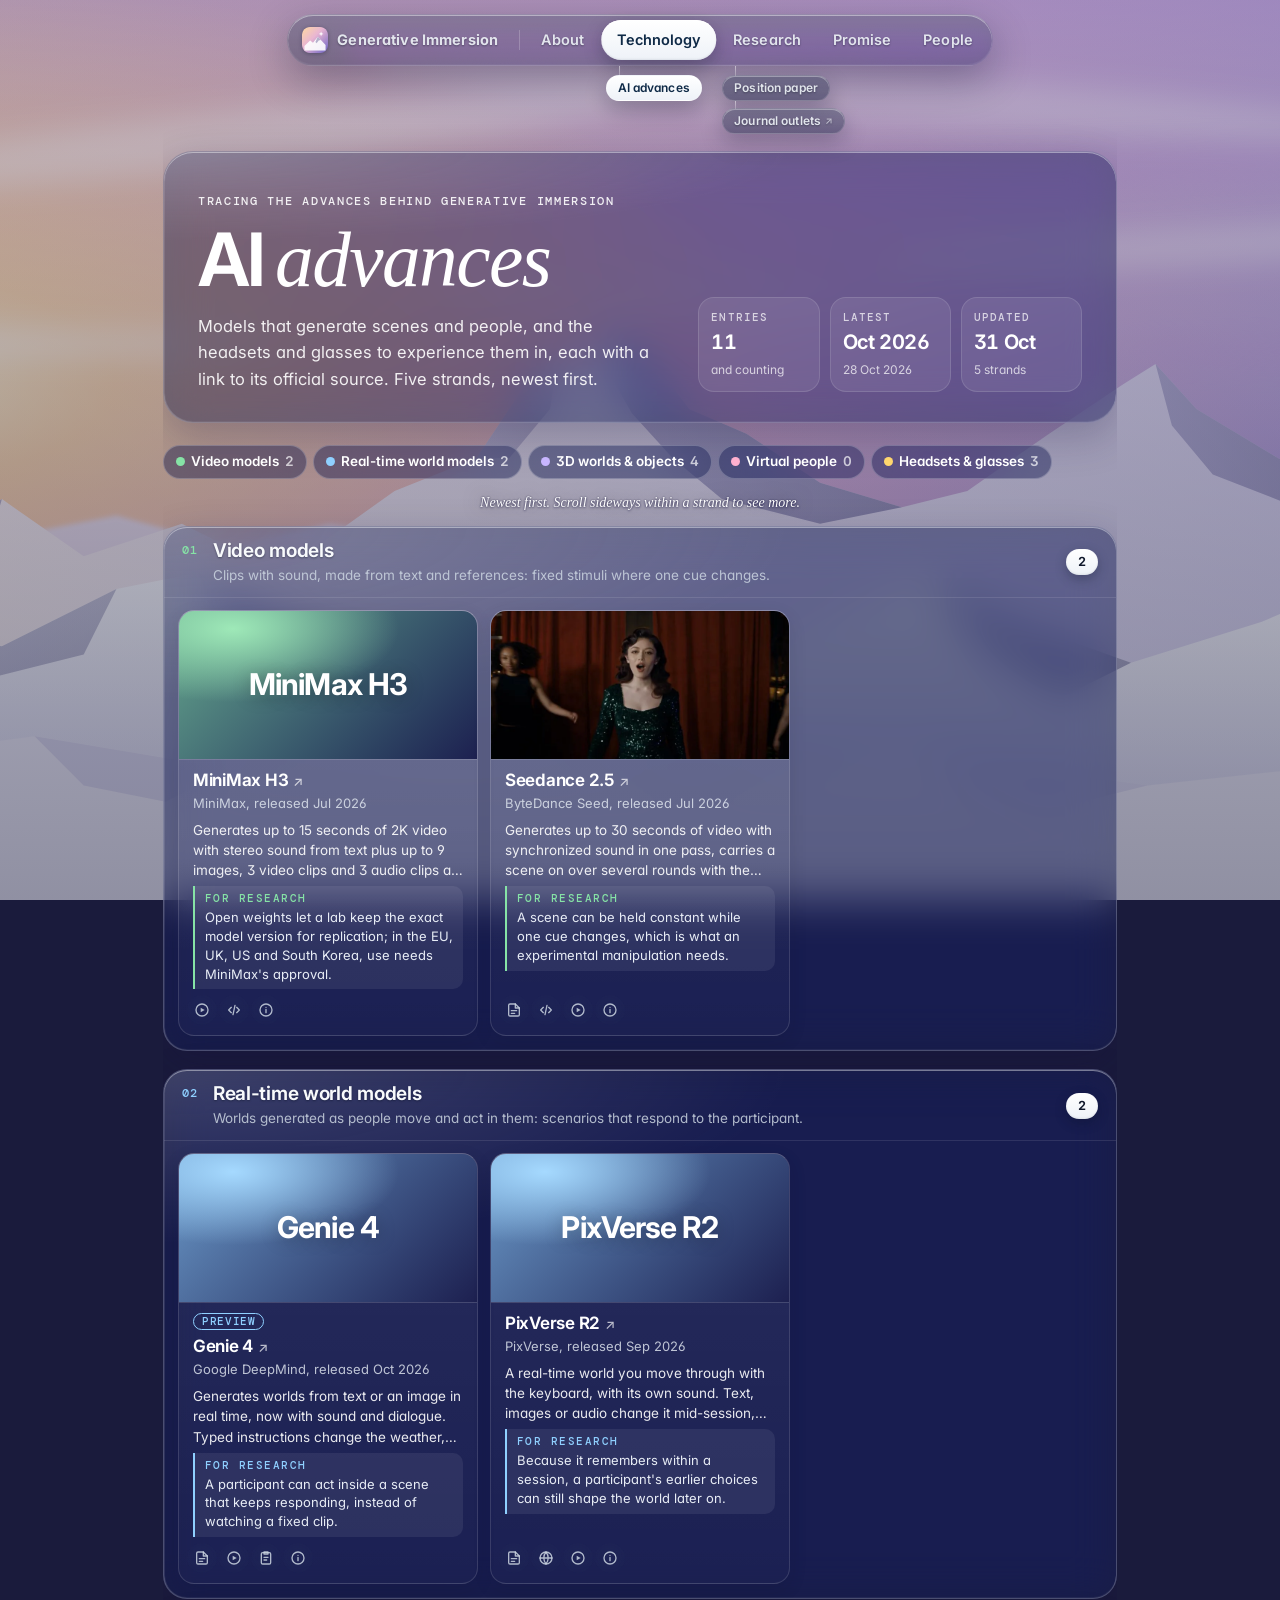
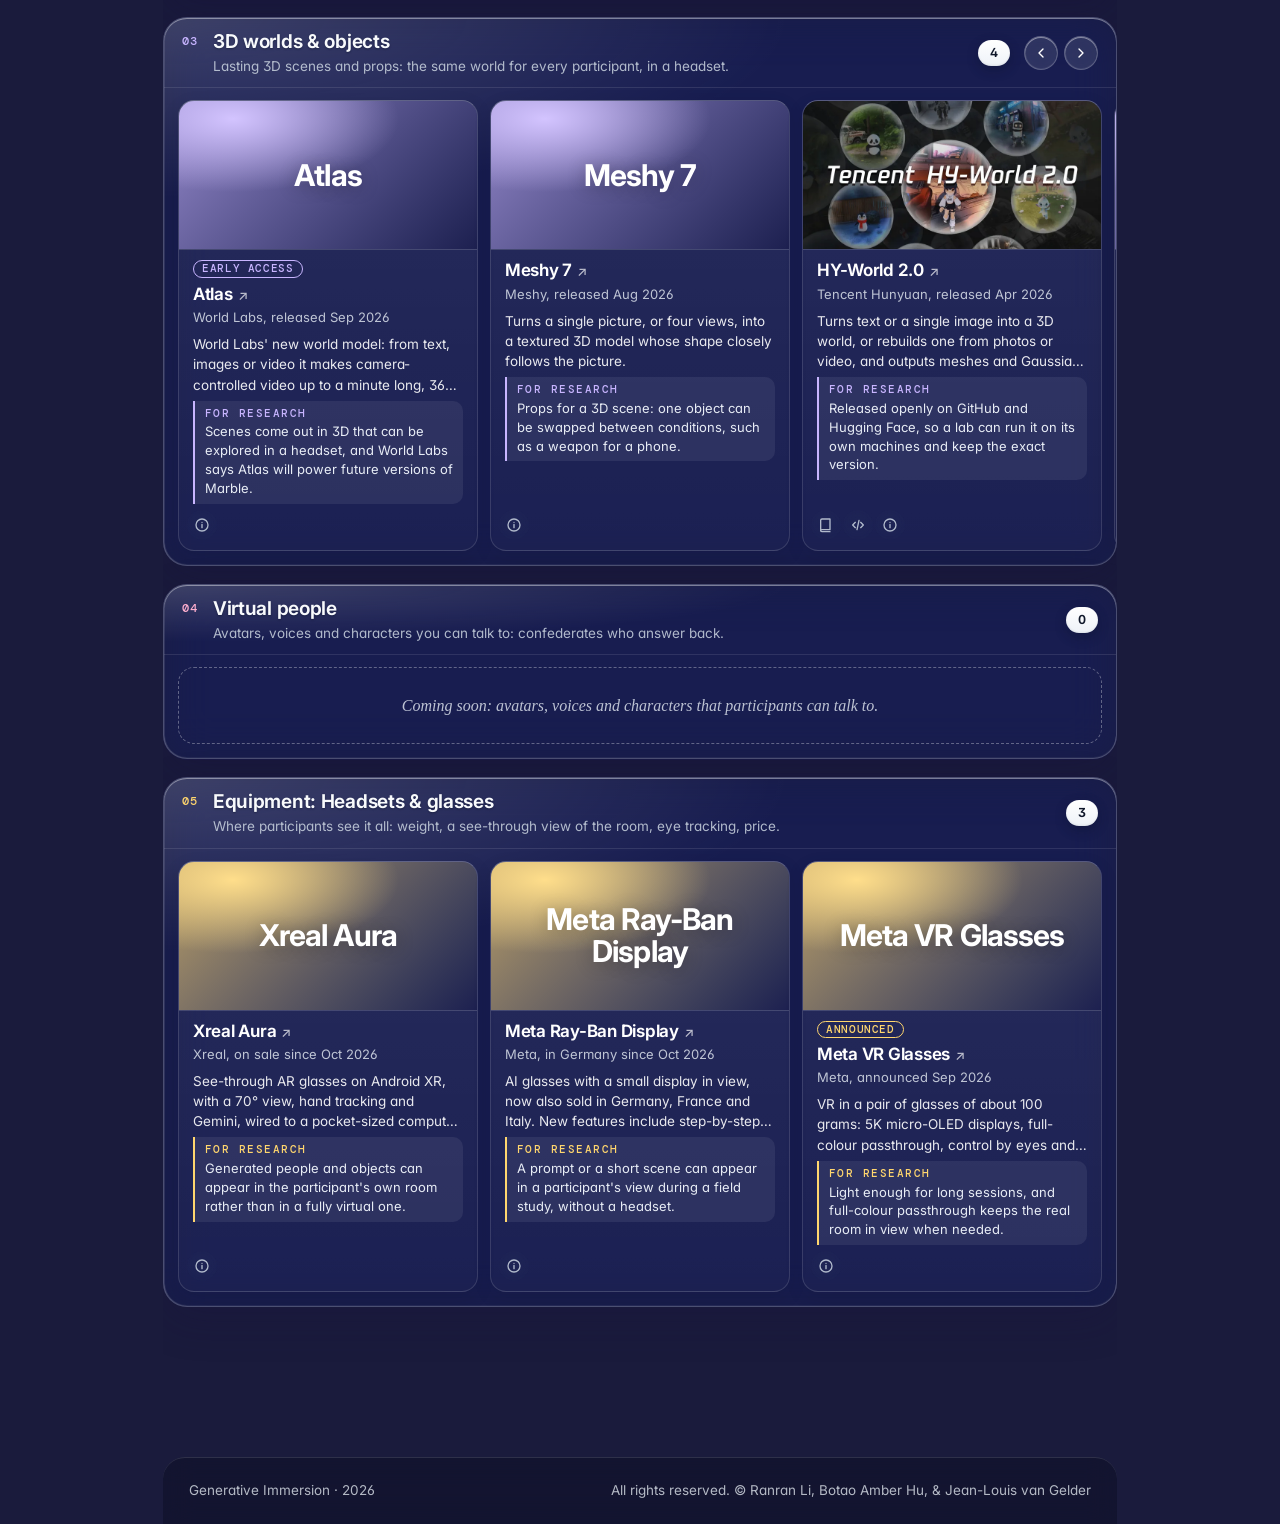
==== AI-advances/index.html @ cab7f9f0 "Hero line: 'genius' hangs above the end of Ranran's name Co-Authored-By: Claude Opus 5.5 <noreply@an" ====
<!doctype html>
<html lang="en">
<head>
  <meta charset="utf-8">
  <meta name="viewport" content="width=device-width, initial-scale=1, viewport-fit=cover">
  <title>AI advances · Generative Immersion</title>
  <meta name="description" content="Five strands of advances behind generative immersion: video models, real-time world models, 3D worlds and objects, virtual people, and headsets and glasses, with links to the official sources.">
  <link rel="canonical" href="https://generative-immersion.com/AI-advances/">
  <meta name="theme-color" content="#2a2a62">
  <meta property="og:type" content="website">
  <meta property="og:site_name" content="Generative Immersion">
  <meta property="og:title" content="AI advances · Generative Immersion">
  <meta property="og:description" content="Video models, real-time world models, 3D worlds and objects, virtual people, and headsets and glasses: the advances behind generative immersion.">
  <meta property="og:url" content="https://generative-immersion.com/AI-advances/">
  <meta property="og:image" content="https://generative-immersion.com/assets/og.jpg">
  <meta name="twitter:card" content="summary_large_image">
  <link rel="icon" href="../assets/favicon.svg" type="image/svg+xml">
  <link rel="icon" href="../assets/favicon-32.png" sizes="32x32" type="image/png">
  <link rel="apple-touch-icon" href="../assets/apple-touch-icon.png">
  <link rel="preconnect" href="https://fonts.googleapis.com">
  <link rel="preconnect" href="https://fonts.gstatic.com" crossorigin>
  <link href="https://fonts.googleapis.com/css2?family=DM+Mono:wght@400;500&family=Inter:wght@400;500;600;650;700&display=swap" rel="stylesheet">
  <link rel="stylesheet" href="../assets/site.css?v=21">
</head>
<body class="adv-page">
  <a class="skip" href="#main">Skip to content</a>

  <svg width="0" height="0" style="position:absolute" aria-hidden="true" focusable="false">
    <filter id="lg-refraction" x="0" y="0" width="100%" height="100%" color-interpolation-filters="sRGB">
      <feTurbulence type="fractalNoise" baseFrequency="0.008 0.03" numOctaves="2" seed="7" result="noise"/>
      <feGaussianBlur in="noise" stdDeviation="2" result="soft"/>
      <feDisplacementMap in="SourceGraphic" in2="soft" scale="26" xChannelSelector="R" yChannelSelector="G"/>
    </filter>
  </svg>

  <div class="sky" aria-hidden="true">
    <div class="sky-day"></div>
    <div class="sky-veil"></div>
  </div>

  <div class="nav-wrap">
    <nav class="nav" aria-label="Main">
      <div class="nav-track">
        <span class="nav-thumb" aria-hidden="true"></span>
        <a class="nav-item nav-brand" href="../"><img src="../assets/favicon.svg" alt="" width="26" height="26"><span>Generative Immersion</span></a>
        <span class="nav-sep" aria-hidden="true"></span>
        <a class="nav-item" href="../#about">About</a>
        <div class="nav-group">
          <a class="nav-item" href="../#technology">Technology</a>
          <div class="nav-sub">
            <a class="nav-subitem" href="./" aria-current="page">AI advances</a>
          </div>
        </div>
        <div class="nav-group">
          <a class="nav-item" href="../#research">Research</a>
          <div class="nav-sub">
            <a class="nav-subitem" href="../position-paper/">Position paper</a>
            <a class="nav-subitem" href="https://ranranli.net/generative-immersion-journals/">Journal outlets<span class="nav-ext" aria-hidden="true">&#8599;</span></a>
          </div>
        </div>
        <a class="nav-item" href="../#promise">Promise</a>
        <a class="nav-item" href="../#people">People</a>
      </div>
    </nav>
  </div>

  <main id="main" class="wrap">
    <section class="adv-hero glass" aria-labelledby="adv-title">
      <div>
        <p class="label">Tracing the advances behind generative immersion</p>
        <h1 id="adv-title">AI <em>advances</em></h1>
        <p class="adv-sub">Models that generate scenes and people, and the headsets and glasses to experience them in, each with a link to its official source. Five strands, newest first.</p>
      </div>
      <div class="adv-stats" id="advStats" aria-live="polite"></div>
    </section>

    <nav class="adv-jump" id="advJump" aria-label="Strands"></nav>
    <p class="adv-hint">Newest first. Scroll sideways within a strand to see more.</p>

    <div class="adv-strands" id="advStrands" aria-live="polite">
      <p class="adv-empty">Loading the strands&hellip;</p>
    </div>
    <noscript><p class="adv-empty">This page needs JavaScript. The entries are also in <a href="items.json">items.json</a>.</p></noscript>
  </main>

  <footer class="foot">
    <span>Generative Immersion &middot; <span data-year>2026</span></span>
    <span>All rights reserved. <span class="nobr">&copy; Ranran Li,</span> <span class="nobr">Botao Amber Hu,</span> <span class="nobr">&amp; Jean-Louis van Gelder</span></span>
  </footer>

  <script src="../assets/site.js?v=6" defer></script>
  <script src="../assets/advances.js?v=7" defer></script>
</body>
</html>
---- assets/site.css ----
/* ==========================================================================
   Generative Immersion
   Liquid glass in the style of Ranran's launch pad (ranranli.net/launch):
   blue-tinted glass over the pastel peaks at dusk. Further down the page the
   sky turns to the night of ranranli.net, where the contact cards use the
   homepage's clearer glass.
   ========================================================================== */

:root {
  --ink: #ffffff;
  --ink-2: rgba(255, 255, 255, .9);
  --muted: rgba(255, 255, 255, .72);
  --faint: rgba(255, 255, 255, .5);
  --line: rgba(255, 255, 255, .22);
  --line-2: rgba(255, 255, 255, .12);

  /* the launch pad's glass, one step deeper so body text keeps its contrast */
  --glass: rgba(26, 34, 82, .46);
  --glass-deep: rgba(22, 26, 66, .52);
  --glass-2: rgba(255, 255, 255, .1);
  --glass-3: rgba(255, 255, 255, .17);
  --blur: blur(22px) saturate(165%);
  --edge: inset 0 1px 0 rgba(255, 255, 255, .42), inset 0 -1px 0 rgba(255, 255, 255, .06), inset 1px 0 0 rgba(255, 255, 255, .1);
  --shadow: 0 14px 40px rgba(24, 16, 64, .24);

  --accent: #d6eeff;
  --accent-strong: #8fd0ff;
  --accent-ink: #0f2a47;

  /* research-strand colours from ranranli.net */
  --s1: #68d391;
  --s2: #93c5fd;
  --s3: #c4b5fd;

  --sans: 'Inter', -apple-system, 'SF Pro Text', system-ui, 'Segoe UI', sans-serif;
  --mono: 'DM Mono', ui-monospace, 'SF Mono', Menlo, Consolas, monospace;
  --serif: Georgia, 'Times New Roman', serif;

  --wrap: 76rem;
  --gutter: max(18px, calc((100vw - var(--wrap)) / 2));
  --ease: cubic-bezier(.22, 1, .36, 1);
  --night: 0;
  color-scheme: dark;
}

* { box-sizing: border-box; }
html { scroll-behavior: smooth; background: #1a1b3c; }
body {
  margin: 0;
  color: var(--ink);
  font: 400 16.5px/1.6 var(--sans);
  font-feature-settings: 'cv11', 'ss01';
  -webkit-font-smoothing: antialiased;
  text-rendering: optimizeLegibility;
  min-height: 100vh;
  overflow-x: hidden;
}
img, video, iframe { display: block; max-width: 100%; }
a { color: var(--accent); text-underline-offset: 3px; text-decoration-thickness: 1px; }
a:hover { color: #fff; }
button { font: inherit; color: inherit; }
::selection { background: rgba(143, 208, 255, .5); }
:focus-visible { outline: 2px solid #fff; outline-offset: 3px; border-radius: 6px; }
.sr { position: absolute; width: 1px; height: 1px; overflow: hidden; clip: rect(0 0 0 0); white-space: nowrap; }

.skip {
  position: absolute; left: 12px; top: -60px; z-index: 100;
  padding: 10px 16px; border-radius: 999px; background: #fff; color: var(--accent-ink);
  font-weight: 650; text-decoration: none; transition: top .2s;
}
.skip:focus { top: 12px; }

/* --------------------------------------------------------------------------
   Sky: dusk peaks (the launch pad's illustration), turning to night on scroll
   -------------------------------------------------------------------------- */
.sky { position: fixed; inset: 0; z-index: -1; overflow: hidden; pointer-events: none; }
.sky div, .sky canvas { position: absolute; inset: 0; width: 100%; height: 100%; }
.sky-day, .sky-peaks-night {
  background-size: cover; background-position: center bottom; background-repeat: no-repeat;
}
.sky-day { background-color: #e7b9cc; background-image: url("peaks.svg"); }
.sky-night { opacity: var(--night); }
.sky-night-air {
  background:
    radial-gradient(100% 70% at 50% -15%, rgba(70, 92, 170, .35) 0%, transparent 60%),
    radial-gradient(90% 50% at 50% 115%, rgba(150, 90, 160, .3) 0%, transparent 65%),
    linear-gradient(180deg, #0b1027 0%, #121a38 45%, #1a1b3c 80%, #241d3f 100%);
}
.sky-night-air i {
  position: absolute; border-radius: 50%; filter: blur(90px); opacity: .18;
  animation: drift 46s ease-in-out infinite alternate;
}
.sky-night-air i:nth-child(1) { width: 46vw; height: 46vw; left: -10vw; top: -10vw; background: #2dd4bf; opacity: .12; }
.sky-night-air i:nth-child(2) { width: 40vw; height: 40vw; right: -12vw; top: 14vh; background: #6366f1; opacity: .24; animation-duration: 52s; }
.sky-night-air i:nth-child(3) { width: 34vw; height: 34vw; left: 26vw; top: 40vh; background: #c084fc; opacity: .14; animation-duration: 60s; }
@keyframes drift { to { transform: translate(8vw, 10vh) scale(1.12); } }
.sky-peaks-night { background-image: url("peaks-night.svg"); }
.sky-veil {
  /* the launch pad's veil: a little depth so white type holds on the pastel sky */
  background: linear-gradient(180deg, rgba(30, 20, 70, .22), rgba(14, 18, 50, .36) 70%, rgba(14, 18, 50, .44));
  opacity: calc(1 - var(--night) * .6);
}

/* --------------------------------------------------------------------------
   Glass
   -------------------------------------------------------------------------- */
.glass {
  position: relative;
  background: var(--glass);
  -webkit-backdrop-filter: var(--blur); backdrop-filter: var(--blur);
  border: 1px solid var(--line);
  box-shadow: var(--edge), var(--shadow);
}
.glass::before {
  /* light catching the upper-left rim */
  content: ''; position: absolute; inset: 0; border-radius: inherit; pointer-events: none;
  background: radial-gradient(120% 60% at 0% 0%, rgba(255, 255, 255, .16), transparent 55%);
}
.glass > * { position: relative; }

/* the clearer glass of the ranranli.net contact card */
.glass-clear {
  position: relative;
  background: linear-gradient(180deg, rgba(255, 255, 255, .075), rgba(255, 255, 255, .02));
  -webkit-backdrop-filter: blur(12px) saturate(145%); backdrop-filter: blur(12px) saturate(145%);
  border: 1px solid rgba(255, 255, 255, .08);
  border-top-color: rgba(255, 255, 255, .16);
  box-shadow: inset 0 1px 0 rgba(255, 255, 255, .18), 0 14px 36px rgba(5, 10, 25, .2);
}
.glass-clear::before {
  content: ''; position: absolute; inset: 0; border-radius: inherit; pointer-events: none; opacity: .45;
  background:
    radial-gradient(120% 70% at 12% -20%, rgba(255, 255, 255, .22), transparent 55%),
    radial-gradient(80% 60% at 100% 120%, rgba(147, 197, 253, .12), transparent 60%);
  mix-blend-mode: screen;
}
.glass-clear > * { position: relative; }

/* --------------------------------------------------------------------------
   Navigation: floating capsule with a white thumb (as on ranranli.net)
   -------------------------------------------------------------------------- */
.nav-wrap {
  position: sticky; top: 14px; z-index: 50;
  display: flex; justify-content: center; padding: 0 12px; pointer-events: none;
}
.nav {
  pointer-events: auto; max-width: 100%;
  border-radius: 999px; padding: 5px;
  background: linear-gradient(180deg, rgba(255, 255, 255, .16), rgba(255, 255, 255, .05)), rgba(24, 28, 66, .42);
  -webkit-backdrop-filter: blur(20px) saturate(175%); backdrop-filter: blur(20px) saturate(175%);
  border: 1px solid rgba(255, 255, 255, .1); border-top-color: rgba(255, 255, 255, .24);
  box-shadow: inset 0 1px 0 rgba(255, 255, 255, .42), inset 0 -1px 1px rgba(255, 255, 255, .06), 0 14px 40px rgba(10, 12, 40, .3);
}
html.lg-refract .nav {
  -webkit-backdrop-filter: blur(3px) url(#lg-refraction) blur(10px) saturate(180%);
  backdrop-filter: blur(3px) url(#lg-refraction) blur(10px) saturate(180%);
}
.nav-track {
  position: relative; display: flex; align-items: center; gap: 2px;
  overflow-x: auto; scrollbar-width: none; border-radius: 999px;
}
.nav-track::-webkit-scrollbar { display: none; }
.nav-thumb {
  position: absolute; top: 0; left: 0; height: 100%; width: 0; z-index: 0;
  border-radius: 999px; background: linear-gradient(180deg, #fff, #eef2f8);
  box-shadow: 0 6px 18px rgba(8, 14, 30, .28), inset 0 1px 0 #fff, inset 0 -1px 2px rgba(15, 23, 42, .08);
  opacity: 0; pointer-events: none;
  transition: transform .46s cubic-bezier(.32, 1.32, .48, 1), width .46s cubic-bezier(.32, 1.32, .48, 1), opacity .2s;
}
.nav-thumb.is-ready { opacity: 1; }
.nav-thumb.no-anim { transition: none; }
.nav-item {
  position: relative; z-index: 1; flex: 0 0 auto;
  display: inline-flex; align-items: center; gap: 5px;
  height: 40px; padding: 0 15px; border-radius: 999px;
  color: rgba(241, 245, 249, .9); text-decoration: none; white-space: nowrap;
  font-size: 14.5px; font-weight: 600; letter-spacing: .005em;
  text-shadow: 0 1px 2px rgba(8, 14, 30, .4);
  transition: color .26s, text-shadow .26s;
}
.nav-item:hover { color: #fff; }
.nav-item.is-current, .nav-item.is-current:hover { color: var(--accent-ink); text-shadow: none; }
.nav-brand { gap: 9px; padding-left: 9px; font-weight: 700; letter-spacing: .01em; }
.nav-brand img { width: 26px; height: 26px; border-radius: 8px; box-shadow: 0 1px 4px rgba(10, 12, 40, .3); }
.nav-ext { font-size: 11px; opacity: .65; transform: translateY(-2px); }
.nav-sep { flex: 0 0 1px; align-self: center; height: 20px; margin: 0 4px; background: rgba(255, 255, 255, .2); position: relative; z-index: 1; }
.nav-item:focus-visible { outline: 2px solid #fff; outline-offset: -3px; }

/* Small links hanging beneath Technology (AI advances) and Research (Position paper, Journal outlets).
   On wider screens they hang below the capsule as little glass tags on a thread;
   on phones, where the capsule scrolls sideways, they sit in the row after their section. */
.nav-group { position: relative; display: flex; align-items: center; flex: 0 0 auto; }
.nav-sub { display: flex; align-items: center; }
.nav-subitem {
  position: relative; display: inline-flex; align-items: center; gap: 4px; white-space: nowrap;
  font-size: 12px; font-weight: 600; letter-spacing: .01em; text-decoration: none;
  color: rgba(241, 245, 249, .9); text-shadow: 0 1px 2px rgba(8, 14, 30, .4);
  transition: color .2s, background .2s;
}
.nav-subitem:hover { color: #fff; }
.nav-subitem:focus-visible { outline: 2px solid #fff; outline-offset: 2px; }
.nav-subitem .nav-ext { font-size: 10px; transform: translateY(-1px); }
.nav-subitem[aria-current="page"] { color: var(--accent-ink); text-shadow: none; background: linear-gradient(180deg, #fff, #eef2f8); }
@media (min-width: 761px) {
  .nav-track { overflow: visible; }
  .nav-sub {
    position: absolute; top: calc(100% + 15px); left: 4px;   /* tag text lines up with the section name */
    flex-direction: column; align-items: flex-start; gap: 7px; z-index: 2;
  }
  .nav-subitem {
    height: 26px; padding: 0 11px; border-radius: 999px;
    background: linear-gradient(180deg, rgba(255, 255, 255, .16), rgba(255, 255, 255, .05)), rgba(24, 28, 66, .5);
    -webkit-backdrop-filter: blur(16px) saturate(170%); backdrop-filter: blur(16px) saturate(170%);
    border: 1px solid rgba(255, 255, 255, .12); border-top-color: rgba(255, 255, 255, .26);
    box-shadow: inset 0 1px 0 rgba(255, 255, 255, .34), 0 8px 22px rgba(10, 12, 40, .26);
  }
  .nav-subitem:hover { background: linear-gradient(180deg, rgba(255, 255, 255, .26), rgba(255, 255, 255, .1)), rgba(24, 28, 66, .5); }
  .nav-subitem[aria-current="page"], .nav-subitem[aria-current="page"]:hover { background: linear-gradient(180deg, #fff, #eef2f8); color: var(--accent-ink); }
  /* the thread each tag hangs from */
  .nav-subitem::before {
    content: ''; position: absolute; left: 12px; bottom: 100%; width: 1px; height: 8px;
    background: linear-gradient(180deg, rgba(255, 255, 255, .5), rgba(255, 255, 255, .22)); pointer-events: none;
  }
  .nav-sub > .nav-subitem:first-child::before { height: 10px; }
}

/* --------------------------------------------------------------------------
   Position paper: a password lock, then the title and a preview of the Google Doc
   -------------------------------------------------------------------------- */
.pp-main { padding: clamp(96px, 13vh, 128px) 0 24px; min-height: calc(100svh - 150px); }
.pp-lock { min-height: calc(100svh - 330px); display: grid; place-items: center; }
.pp-lock[hidden], .pp-content[hidden] { display: none; }
.pp-panel { width: min(100%, 34rem); padding: clamp(26px, 4vw, 40px); border-radius: 30px; }
.pp-panel h1 { margin: 12px 0 10px; font: 650 clamp(2.4rem, 6vw, 3.6rem)/1 var(--sans); letter-spacing: -.04em; }
.pp-panel h1 em { font: italic 400 1.05em/1 var(--serif); letter-spacing: -.01em; }
.pp-copy { margin: 0; color: var(--ink-2); }
.pp-form { margin-top: 24px; }
.pp-form label { display: block; margin-bottom: 8px; font: 500 12px/1.3 var(--mono); letter-spacing: .12em; text-transform: uppercase; color: var(--ink-2); }
.pp-row { display: grid; grid-template-columns: minmax(0, 1fr) auto; gap: 10px; }
.pp-row input {
  min-width: 0; height: 46px; padding: 0 18px; border-radius: 999px;
  border: 1px solid rgba(255, 255, 255, .5); background: rgba(255, 255, 255, .94); color: #0f172a;
  font: 500 16px var(--sans); box-shadow: inset 0 1px 3px rgba(15, 23, 42, .12);
}
.pp-row input:focus-visible { outline: 2px solid #fff; outline-offset: 2px; }
.pp-msg { min-height: 1.5em; margin: 10px 0 0; font-size: 14px; color: #ffe0ea; }
.pp-hero { display: flex; justify-content: space-between; align-items: flex-start; gap: 20px 40px; padding: clamp(26px, 4vw, 40px); border-radius: 30px; }
.pp-hero h1 { margin: 12px 0 8px; font: 650 clamp(2rem, 4.6vw, 3.4rem)/1.04 var(--sans); letter-spacing: -.035em; outline: none; text-wrap: balance; }
.pp-sub { margin: 0; font: italic 400 clamp(1.15rem, 2.2vw, 1.55rem)/1.3 var(--serif); color: var(--ink-2); }
.pp-authors { margin: 16px 0 0; color: var(--muted); font-size: 15px; }
.pp-hero .btn { flex: none; }
.pp-doc { margin-top: 18px; padding: clamp(18px, 3vw, 28px); border-radius: 30px; }
.pp-doc-head { display: flex; justify-content: space-between; align-items: center; flex-wrap: wrap; gap: 12px 20px; }
.pp-doc-head h2 { margin: 6px 0 0; font: 650 20px/1.25 var(--sans); letter-spacing: -.01em; }
.pp-frame { width: 100%; height: min(78vh, 60rem); min-height: 28rem; margin-top: 16px; border: 0; border-radius: 18px; background: #fff; box-shadow: 0 10px 30px rgba(10, 12, 40, .25); }
.pp-note { margin: 16px 0 0; text-align: center; font: italic 400 14px/1.5 var(--serif); color: var(--ink-2); text-shadow: 0 1px 10px rgba(20, 16, 60, .55); }

/* --------------------------------------------------------------------------
   Layout
   -------------------------------------------------------------------------- */
.wrap { width: min(var(--wrap), calc(100% - 36px)); margin-inline: auto; }
main { display: block; overflow-x: hidden; overflow-x: clip; }
section { scroll-margin-top: 84px; }
.sec { padding: clamp(84px, 11vw, 150px) 0 0; }

.label {
  font: 500 12px/1.3 var(--mono); letter-spacing: .14em; text-transform: uppercase;
  color: var(--ink-2);
}
.label b { font-weight: 500; color: #fff; }

.sec-head { position: relative; isolation: isolate; display: grid; grid-template-columns: minmax(0, 1fr) minmax(0, .9fr); gap: 12px 48px; align-items: end; margin-bottom: 34px; }
.sec-head .label { grid-column: 1 / -1; display: flex; align-items: center; gap: 12px; }
.sec-head .label::after { content: ''; flex: 1; height: 1px; background: linear-gradient(90deg, rgba(255, 255, 255, .45), transparent); }
.sec-title {
  margin: 0; font: 650 clamp(2.1rem, 4.4vw, 3.5rem)/1.02 var(--sans); letter-spacing: -.035em;
  text-shadow: 0 2px 22px rgba(30, 20, 80, .35);
}
.sec-title em { font: italic 400 1.04em/1 var(--serif); letter-spacing: -.01em; white-space: nowrap; }
.sec-intro { margin: 0; max-width: 34rem; color: var(--ink-2); font-size: 17px; text-shadow: 0 1px 12px rgba(30, 20, 80, .45); }
.sec-intro p { margin: 0; }
/* the Technology intro: one line per strand, numbered in the strand's colour */
.intro-lines { list-style: none; margin: 10px 0 0; padding: 0; display: grid; gap: 6px; font-size: 15.5px; line-height: 1.5; }
.intro-lines li { display: grid; grid-template-columns: 2.4em minmax(0, 1fr); align-items: baseline; }
.intro-lines span { font: 500 12px/1 var(--mono); letter-spacing: .12em; }
.intro-lines .k1 { color: var(--s1); }
.intro-lines .k2 { color: var(--s2); }
.intro-lines .k3 { color: var(--s3); }

/* --------------------------------------------------------------------------
   Buttons and links
   -------------------------------------------------------------------------- */
.btn {
  display: inline-flex; align-items: center; justify-content: center; gap: 8px;
  min-height: 44px; padding: 10px 20px; border-radius: 999px; cursor: pointer;
  border: 1px solid var(--line); background: var(--glass-2); color: var(--ink);
  font-weight: 650; font-size: 15px; text-decoration: none;
  box-shadow: var(--edge);
  -webkit-backdrop-filter: blur(12px); backdrop-filter: blur(12px);
  transition: background .2s, transform .15s, box-shadow .2s, color .2s;
}
.btn:hover { background: var(--glass-3); color: #fff; }
.btn:active { transform: translateY(1px); }
.btn.primary { background: rgba(255, 255, 255, .92); border-color: rgba(255, 255, 255, .95); color: var(--accent-ink); }
.btn.primary:hover { background: #fff; color: var(--accent-ink); }
.btn.small { min-height: 34px; padding: 6px 14px; font-size: 13.5px; }
.btn svg { width: 15px; height: 15px; flex: none; }
.arrow-link { display: inline-flex; align-items: center; gap: 6px; font-weight: 600; color: #fff; text-decoration: none; }
.arrow-link span { transition: transform .25s var(--ease); }
.arrow-link:hover span { transform: translateX(3px); }
.arrow-link:hover { text-decoration: underline; }

/* --------------------------------------------------------------------------
   01 Hero / About
   -------------------------------------------------------------------------- */
.hero {
  display: grid; grid-template-columns: minmax(0, 1.25fr) minmax(0, 1fr); gap: 40px 56px; align-items: end;
  min-height: min(calc(100svh - 80px), 920px); padding: clamp(56px, 9vh, 110px) 0 clamp(40px, 7vh, 80px);
}
.hero-copy { position: relative; isolation: isolate; text-shadow: 0 2px 26px rgba(40, 20, 90, .35); }
.hero-copy::before, .sec-head::before {
  /* a soft dusk shadow behind type that sits straight on the sky, so it keeps its contrast */
  content: ''; position: absolute; z-index: -1; pointer-events: none;
  inset: -14% -18% -12% -22%;
  background: radial-gradient(closest-side, rgba(28, 18, 72, .5), rgba(28, 18, 72, .34) 55%, transparent);
  filter: blur(6px);
}
.hero-copy::before { inset: -12% -20% -30% -24%; background: radial-gradient(closest-side, rgba(28, 18, 72, .52), rgba(28, 18, 72, .4) 62%, transparent); }
.hero-title {
  margin: 18px 0 26px; font: 650 clamp(3.5rem, 8.8vw, 7.8rem)/.93 var(--sans); letter-spacing: -.05em;
}
.hero-title span { display: block; }
.hero-title em { display: block; font: italic 400 1.06em/.95 var(--serif); letter-spacing: -.025em; padding-left: .06em; }
.hero-lead { margin: 0; max-width: 34rem; font-size: clamp(17px, 1.45vw, 19.5px); line-height: 1.58; color: #fff; }
.hero-lead strong { font-weight: 650; }
.hero-actions { display: flex; flex-wrap: wrap; align-items: center; gap: 14px 22px; margin-top: 30px; }
.hero-meta { margin: 28px 0 0; font: 500 12.5px/1.6 var(--mono); letter-spacing: .06em; color: var(--ink-2); text-wrap: balance; }
.hero-meta .nobr { white-space: nowrap; }
/* "genius" hangs above the end of Ranran's name, in the purple mono of the strand number 03 */
.hero-meta .pin { position: relative; }
.hero-meta .genius { position: absolute; right: 0; bottom: 96%; white-space: nowrap; font: 500 10px/1 var(--mono); letter-spacing: .12em; color: var(--s3); text-shadow: 0 1px 8px rgba(30, 20, 80, .55); }
.hero-meta a { color: #fff; }

.define { border-radius: 28px; padding: 8px 26px; }
.define h2 { margin: 18px 0 2px; }
.define dl { margin: 0; }
.define-row { display: grid; grid-template-columns: 2.4rem 1fr; gap: 2px 12px; padding: 18px 0; border-top: 1px solid var(--line-2); }
.define-row:first-of-type { border-top: 0; }
.define dt { grid-column: 2; font: 650 19px/1.25 var(--sans); letter-spacing: -.01em; }
.define dt::before { content: attr(data-n); position: absolute; margin-left: -2.85rem; margin-top: 3px; font: 500 12px var(--mono); color: var(--accent-strong); letter-spacing: .08em; }
.define dd { grid-column: 2; margin: 4px 0 0; color: var(--ink-2); font-size: 15.5px; line-height: 1.55; }

/* --------------------------------------------------------------------------
   02 Technology: horizontally scrolling strands (as in ranranli.net's research)
   -------------------------------------------------------------------------- */
.board-tools { display: flex; flex-wrap: wrap; align-items: center; gap: 10px; margin: -10px 0 4px; }
.board-tools .follow { margin-left: auto; }
.board-hint {
  display: inline-flex; align-items: center; gap: 10px; margin: 0 auto 0 0; padding: 9px 16px; border-radius: 999px;
  font-size: 14px; color: #fff; background: var(--glass); border: 1px solid var(--line); box-shadow: var(--edge);
  -webkit-backdrop-filter: var(--blur); backdrop-filter: var(--blur);
}
.board-hint > span { display: inline-flex; align-items: center; gap: 10px; }
.board-hint svg { width: 30px; height: 12px; flex: none; opacity: .8; }
.board-hint .hint-y svg { width: 12px; height: 20px; }
.board-tools .hint-y, .board-tools.no-x .hint-x, .board-tools.no-x .icon-btn { display: none; }
.board-tools.no-x .hint-y { display: inline-flex; }
.icon-btn {
  display: inline-grid; place-items: center; width: 42px; height: 42px; flex: none;
  border-radius: 50%; border: 1px solid var(--line); cursor: pointer;
  background: var(--glass-2); color: #fff; box-shadow: var(--edge);
  -webkit-backdrop-filter: blur(12px); backdrop-filter: blur(12px);
  transition: background .2s, opacity .2s;
}
.icon-btn:hover { background: var(--glass-3); }
.icon-btn:disabled { opacity: .35; cursor: default; }
.icon-btn svg { width: 18px; height: 18px; }

.board-wrap {
  --col: calc((min(100vw - 36px, var(--wrap)) - 2 * 18px) / 3);   /* three strands side by side */
  --colh: min(82vh, 52rem);
  overflow-x: auto; overflow-y: hidden;
  padding: 14px var(--gutter) 30px;
  scroll-padding-inline: var(--gutter);
  scroll-snap-type: x mandatory;
  scrollbar-width: thin; scrollbar-color: rgba(255, 255, 255, .55) rgba(20, 22, 60, .25);
  overscroll-behavior-x: contain;
}
.board-wrap:focus-visible { outline: 2px solid #fff; outline-offset: -4px; border-radius: 12px; }
.board-wrap::-webkit-scrollbar { height: 9px; }
.board-wrap::-webkit-scrollbar-track { margin-inline: var(--gutter); border-radius: 99px; background: rgba(20, 22, 60, .25); }
.board-wrap::-webkit-scrollbar-thumb { border-radius: 99px; background: rgba(255, 255, 255, .55); }
.board { display: flex; align-items: stretch; gap: 18px; width: max-content; }

.strand {
  --k: var(--s1);
  flex: 0 0 var(--col); width: var(--col); height: var(--colh); min-height: 34rem;
  display: flex; flex-direction: column;
  border-radius: 24px; overflow: hidden; scroll-snap-align: start;
  background: var(--glass-deep);
}
.strand::after {
  /* a hint of the strand's colour in the upper corner, as on the homepage */
  content: ''; position: absolute; inset: 0; border-radius: inherit; pointer-events: none;
  background: linear-gradient(155deg, color-mix(in srgb, var(--k) 16%, transparent), transparent 36%);
}
.strand-2 { --k: var(--s2); }
.strand-3 { --k: var(--s3); }
.strand-head {
  display: flex; align-items: flex-start; justify-content: space-between; gap: 16px;
  padding: 20px 22px 16px; border-bottom: 1px solid color-mix(in srgb, var(--k) 30%, transparent);
  background: rgba(14, 16, 48, .28);
}
.strand-num { font: 500 12px var(--mono); letter-spacing: .16em; color: var(--k); }
.strand-head h3 { margin: 4px 0 0; font: 650 24px/1.15 var(--sans); letter-spacing: -.02em; color: #fff; }
.strand-body {
  flex: 1; overflow-y: auto; overscroll-behavior: contain;
  padding: 18px 22px 30px;
  scrollbar-width: thin; scrollbar-color: color-mix(in srgb, var(--k) 60%, transparent) transparent;
}
.strand-intro { margin: 0 0 14px; color: var(--ink-2); font-size: 14.5px; line-height: 1.5; }
.strand-body h4 { margin: 26px 0 10px; font: 500 11.5px/1.3 var(--mono); letter-spacing: .14em; text-transform: uppercase; color: var(--k); }
.strand-body p { margin: 10px 0 0; font-size: 14px; line-height: 1.55; color: var(--ink-2); }

.media {
  position: relative; aspect-ratio: 16 / 9; overflow: hidden; border-radius: 14px;
  background:
    radial-gradient(70% 90% at 20% 10%, color-mix(in srgb, var(--k, #93c5fd) 30%, transparent), transparent 70%),
    linear-gradient(135deg, #24285e, #121433);
  border: 1px solid var(--line-2);
  box-shadow: 0 10px 26px rgba(6, 8, 30, .35);
}
.media video, .media iframe, .media img { width: 100%; height: 100%; object-fit: cover; border: 0; }
.media iframe { position: absolute; inset: 0; }
.media-fallback {
  position: absolute; inset: 0; display: grid; place-items: center; padding: 16px; text-align: center;
  color: #fff; font-weight: 600; text-decoration: none; background: rgba(14, 16, 48, .72);
}
.media-fallback:hover { text-decoration: underline; }
.cap { display: flex; flex-wrap: wrap; gap: 2px 8px; margin: 10px 0 0; font: 500 12px/1.45 var(--mono); letter-spacing: .03em; color: var(--muted); }
.cap > * + *::before { content: '\00B7'; margin-right: 8px; opacity: .7; }
.strand-body .cap { font-size: 11.5px; line-height: 1.45; color: var(--muted); }
.cap b { color: #fff; font-weight: 500; }
.cap a { color: var(--muted); }

/* YouTube: a still and a play button until clicked, then the player loads */
.yt { position: absolute; inset: 0; display: block; color: #fff; text-decoration: none; cursor: pointer; }
.yt img { position: absolute; inset: 0; transition: transform .5s var(--ease); }
.yt::after { content: ''; position: absolute; inset: 0; background: linear-gradient(180deg, rgba(8, 10, 34, .05) 40%, rgba(8, 10, 34, .62)); }
.yt:hover img { transform: scale(1.03); }
.play {
  position: absolute; left: 50%; top: 50%; z-index: 1; width: 68px; height: 68px; margin: -34px 0 0 -34px;
  display: grid; place-items: center; border-radius: 50%;
  background: rgba(255, 255, 255, .22); border: 1px solid rgba(255, 255, 255, .55);
  -webkit-backdrop-filter: blur(14px) saturate(160%); backdrop-filter: blur(14px) saturate(160%);
  box-shadow: inset 0 1px 0 rgba(255, 255, 255, .6), 0 8px 24px rgba(6, 8, 30, .35);
  transition: transform .25s var(--ease), background .25s;
}
.play svg { width: 24px; height: 24px; margin-left: 4px; }
.yt:hover .play, .yt:focus-visible .play { transform: scale(1.08); background: rgba(255, 255, 255, .32); }
.yt-label { position: absolute; left: 14px; right: 14px; bottom: 11px; z-index: 1; font: 500 12px/1.35 var(--mono); letter-spacing: .03em; text-shadow: 0 1px 6px rgba(0, 0, 0, .6); }
.yt-label-top { top: 11px; bottom: auto; }

.note {
  margin: 18px 0 0; padding: 12px 16px; border-radius: 0 14px 14px 0;
  border-left: 2px solid var(--k); background: rgba(255, 255, 255, .07);
  font-size: 13.5px; line-height: 1.5; color: #fff;
}
.note .label { display: block; margin-bottom: 3px; color: var(--k); font-size: 11px; }
.mini-grid { display: grid; grid-template-columns: repeat(2, minmax(0, 1fr)); gap: 14px; }
.mini-grid figure { margin: 0; }
.mini-grid .cap { font-size: 11.5px; }
.also { list-style: none; margin: 0; padding: 0; }
.also li { padding: 10px 0; border-top: 1px solid var(--line-2); font-size: 13.5px; line-height: 1.5; color: var(--ink-2); }
.also li:first-child { border-top: 0; padding-top: 2px; }
.also b { color: #fff; font-weight: 650; }
.also .meta { display: block; font: 500 11.5px/1.5 var(--mono); letter-spacing: .04em; color: var(--muted); margin-bottom: 2px; }
.links { display: flex; flex-wrap: wrap; gap: 8px; margin-top: 18px; }

/* a model that has been shown but not released: dashed, like the other "not yet" cards */
.pending { margin: 26px 0 0; padding: 16px 18px 18px; border-radius: 18px; border: 1px dashed rgba(255, 255, 255, .42); background: rgba(255, 255, 255, .05); }
.pending .meta { display: block; font: 500 11.5px/1.5 var(--mono); letter-spacing: .04em; color: var(--muted); }
.pending-title { display: block; margin-top: 4px; font-size: 17px; font-weight: 650; letter-spacing: -.01em; color: #fff; }
.pending .links { margin-top: 14px; }

/* --------------------------------------------------------------------------
   03 Ongoing research: horizontal cards, figure on the very left
   -------------------------------------------------------------------------- */
.projects { display: grid; gap: 22px; }
.project { display: grid; grid-template-columns: minmax(0, .85fr) minmax(0, 1.15fr); width: 85%; justify-self: center; border-radius: 24px; overflow: hidden; }
.project-fig { margin: 0; display: grid; place-items: center; background: var(--fig, #1c1d24); border-right: 1px solid var(--line-2); }
.project-fig img, .project-fig svg { display: block; width: 100%; height: auto; }
.project-body { padding: 22px 28px 22px; }
.project-body > .label { font-size: 11.5px; }
.project-body h3 { margin: 6px 0 0; font: 650 clamp(21px, 1.85vw, 25px)/1.15 var(--sans); letter-spacing: -.02em; }
.project-sub { margin: 3px 0 0; font: italic 400 clamp(15.5px, 1.3vw, 18px)/1.35 var(--serif); color: rgba(255, 255, 255, .92); }
.project-desc { margin: 12px 0 0; color: var(--ink-2); font-size: 14.5px; line-height: 1.55; }
.project-body h4 { margin: 16px 0 3px; font-size: 11px; color: var(--accent-strong); }
.pubs { list-style: none; margin: 0; padding: 0; }
.pubs li { padding: 7px 0; border-top: 1px solid var(--line-2); font-size: 13px; line-height: 1.45; color: rgba(255, 255, 255, .84); }
.pubs li:first-child { border-top: 0; }
.pubs a { color: #fff; text-decoration-color: rgba(255, 255, 255, .45); }
.pubs a:hover { text-decoration-color: #fff; }
.pubs i { color: rgba(255, 255, 255, .78); }

/* --------------------------------------------------------------------------
   04 Promise: an indexed ledger rather than a grid of cards
   -------------------------------------------------------------------------- */
.ledger { display: grid; grid-template-columns: repeat(2, minmax(0, 1fr)); border-radius: 30px; overflow: hidden; }
.ledger-item { display: grid; grid-template-columns: 3rem minmax(0, 1fr); align-content: start; gap: 0 12px; padding: 30px 34px 32px; border-top: 1px solid var(--line-2); }
.ledger-item:nth-child(-n + 2) { border-top: 0; }
.ledger-item:nth-child(odd) { border-right: 1px solid var(--line-2); }
.ledger-num { font: 500 13px/1.9 var(--mono); letter-spacing: .1em; color: var(--accent-strong); }
.ledger-item h3 { margin: 0; font: 650 clamp(20px, 1.9vw, 24px)/1.2 var(--sans); letter-spacing: -.02em; }
.ledger-item p { grid-column: 2; margin: 8px 0 0; color: var(--ink-2); font-size: 16px; line-height: 1.6; max-width: 32rem; }
.ledger-item .eg { display: block; margin-top: 10px; font: italic 15.5px/1.5 var(--serif); color: rgba(255, 255, 255, .8); }

.caveat {
  display: grid; grid-template-columns: minmax(0, .8fr) minmax(0, 1.4fr); gap: 18px 40px;
  margin-top: 22px; padding: 28px 34px; border-radius: 24px;
  border: 1px dashed rgba(255, 255, 255, .42); background: rgba(16, 18, 54, .3);
  -webkit-backdrop-filter: blur(16px); backdrop-filter: blur(16px);
}
.caveat h3 { margin: 6px 0 0; font: italic 400 26px/1.2 var(--serif); }
.caveat p { margin: 0; color: var(--ink-2); }
.refs { grid-column: 1 / -1; margin: 6px 0 0; padding-top: 16px; border-top: 1px solid var(--line-2); font-size: 13.5px; line-height: 1.6; color: var(--muted); }
.caveat .refs .label { margin: 0 0 6px; font-size: 11px; color: var(--muted); }
.refs ul { list-style: none; margin: 0; padding: 0; }
.refs li + li { margin-top: 4px; }
.refs a { color: var(--muted); }
.refs a:hover { color: #fff; }

/* --------------------------------------------------------------------------
   05 People & connect: the homepage's contact glass
   -------------------------------------------------------------------------- */
.promoters { display: grid; grid-template-columns: repeat(3, minmax(0, 1fr)); gap: 22px; }
.contact { display: flex; flex-direction: column; border-radius: 22px; padding: 20px 22px 18px; }
.contact-name { margin: 0; font: 650 20px/1.3 var(--sans); letter-spacing: -.012em; }
/* card order: name, e-mail, role line(s) "… @Institution", motto (Ranran), web links at the bottom */
.contact-mail { display: flex; align-items: center; gap: 10px; margin: 10px 0; font-size: 14.5px; color: rgba(226, 232, 240, .95); text-decoration: none; overflow-wrap: anywhere; }
.contact-mail svg { width: 25px; height: 20px; flex: none; }
.contact-mail:hover { color: #6ee7b7; }
.contact-role { margin: 0; color: rgba(226, 232, 240, .8); font-size: 14.5px; line-height: 1.5; }
.contact-role + .contact-role { margin-top: 3px; }
.contact-motto { margin: 8px 0 0; font: italic 400 16px/1.45 var(--serif); color: rgba(255, 255, 255, .92); text-wrap: balance; }   /* italic, lighter than the role lines */
.contact-links { display: flex; flex-wrap: wrap; gap: 8px 18px; margin-top: auto; padding-top: 16px; }   /* bottoms line up across the cards */
.contact-web { display: inline-flex; align-items: center; gap: 6px; font: 500 12.5px var(--mono); letter-spacing: .04em; color: #fff; text-decoration: none; border-bottom: 1px solid rgba(255, 255, 255, .35); padding-bottom: 2px; }
.contact-web:hover { border-color: #fff; }

/* Promoters and Collaborators share one heading size */
.group-title { margin: 0; font: 650 22px/1.2 var(--sans); letter-spacing: -.015em; }
.people-head { grid-template-columns: 1fr; margin-bottom: 18px; }   /* the note sits beneath "Promoters" at every width */
.people-head .sec-intro { margin-top: -6px; font: italic 400 15px/1.5 var(--serif); }
.collab-head { display: flex; align-items: baseline; gap: 14px; margin: 56px 0 16px; }
.collabs { display: grid; grid-template-columns: repeat(3, minmax(0, 1fr)); gap: 16px; }
.collab { display: block; border-radius: 22px; padding: 20px 22px; color: #fff; }
.collab b { display: block; font-size: 18px; line-height: 1.3; font-weight: 650; letter-spacing: -.01em; }
.collab span { display: block; margin-top: 4px; font-size: 14.5px; line-height: 1.5; color: rgba(226, 232, 240, .8); }
.collab span + span { margin-top: 0; }
.collab-tba { border: 1px dashed rgba(255, 255, 255, .35); background: transparent; }
.collab-tba b { font: italic 400 18px/1.3 var(--serif); }

/* --------------------------------------------------------------------------
   03 Ongoing research: the perspective paper (first) and journal outlets (last)
   -------------------------------------------------------------------------- */
.paper { display: grid; grid-template-columns: auto minmax(0, 1fr); gap: 26px 40px; align-items: center; border-radius: 28px; padding: 34px 40px; }
.outlets {
  display: grid; grid-template-columns: auto minmax(0, 1fr) auto; align-items: center; gap: 16px 22px;
  margin-top: 22px; padding: 20px 24px; border-radius: 22px; color: #fff; text-decoration: none;
  transition: transform .25s var(--ease), border-color .25s;
}
.outlets:hover { transform: translateY(-2px); border-color: rgba(255, 255, 255, .3); }
.outlets-icon { display: grid; place-items: center; width: 46px; height: 46px; border-radius: 14px; background: rgba(255, 255, 255, .1); border: 1px solid var(--line-2); }
.outlets-icon svg { width: 22px; height: 22px; }
.outlets-text { display: grid; gap: 3px; }
.outlets-text .label { font-size: 11px; color: var(--accent-strong); }
.outlets-text b { font-size: 18px; font-weight: 650; letter-spacing: -.01em; }
.outlets-text span:last-child { font-size: 14.5px; color: rgba(226, 232, 240, .8); }
.outlets-go { font-size: 22px; opacity: .75; transition: transform .25s var(--ease); }
.outlets:hover .outlets-go { transform: translate(2px, -2px); opacity: 1; }
.tbc {
  display: grid; place-items: center; width: 116px; height: 116px; border-radius: 50%;
  border: 1.5px solid rgba(255, 255, 255, .6); transform: rotate(-8deg);
  font: 500 15px/1 var(--mono); letter-spacing: .28em; text-indent: .28em; color: #fff;
  box-shadow: inset 0 0 0 6px rgba(255, 255, 255, .06);
}
.paper h3 { margin: 6px 0 0; max-width: 46rem; font: italic 400 clamp(22px, 2.3vw, 30px)/1.25 var(--serif); }
.paper p { margin: 10px 0 0; max-width: 40rem; color: var(--ink-2); }

/* --------------------------------------------------------------------------
   Footer
   -------------------------------------------------------------------------- */
.foot {
  margin: clamp(90px, 12vw, 150px) auto 0; width: min(var(--wrap), calc(100% - 24px));
  padding: 22px 26px; border-radius: 22px 22px 0 0;
  background: rgba(12, 14, 36, .5); -webkit-backdrop-filter: blur(14px); backdrop-filter: blur(14px);
  border-top: 1px solid rgba(255, 255, 255, .12);
  display: flex; flex-wrap: wrap; align-items: center; justify-content: space-between; gap: 10px 24px;
  font-size: 13.5px; color: rgba(226, 232, 240, .78);
}
.foot nav { display: flex; flex-wrap: wrap; gap: 6px 18px; }
.foot .nobr { white-space: nowrap; }
.foot a { color: rgba(226, 232, 240, .86); text-decoration: none; }
.foot a:hover { color: #fff; text-decoration: underline; }

/* --------------------------------------------------------------------------
   AI advances (/AI-advances/): five horizontal strands on the dusk sky,
   like the Exhibition page on ranranli.net with its columns turned on their side
   -------------------------------------------------------------------------- */
/* the page is as wide as three cards in a strand, so the hero, the strand links and the strands share one edge */
.adv-page { --adv-card: 300px; --adv-gap: 12px; --adv-pad: 14px; --wrap: calc(3 * var(--adv-card) + 2 * var(--adv-gap) + 2 * var(--adv-pad) + 2px); }

.adv-hero { display: grid; grid-template-columns: minmax(0, 1.2fr) minmax(0, 1fr); gap: 24px 40px; align-items: end; margin-top: clamp(84px, 11vh, 110px); padding: 30px 34px; border-radius: 30px; }   /* clears the tags hanging from the nav */
.adv-hero h1 { margin: 10px 0 0; font: 650 clamp(2.6rem, 6vw, 4.6rem)/.98 var(--sans); letter-spacing: -.045em; }
.adv-hero h1 em { font: italic 400 1.05em/1 var(--serif); letter-spacing: -.02em; }
.adv-sub { margin: 14px 0 0; max-width: 34rem; color: var(--ink-2); }
.adv-stats { display: grid; grid-template-columns: repeat(3, minmax(0, 1fr)); gap: 10px; }
.adv-stat { display: grid; gap: 2px; min-width: 0; padding: 12px 12px; border-radius: 16px; background: rgba(255, 255, 255, .08); border: 1px solid var(--line-2); }
.adv-stat span { font: 500 11px var(--mono); letter-spacing: .1em; text-transform: uppercase; color: var(--muted); white-space: nowrap; overflow: hidden; text-overflow: ellipsis; }
.adv-stat b { font-size: 20px; font-weight: 650; letter-spacing: -.02em; font-variant-numeric: tabular-nums; white-space: nowrap; }
.adv-stat small { font-size: 12px; color: var(--muted); }

/* links to the five strands */
.adv-jump { display: flex; flex-wrap: wrap; gap: 6px; margin: 22px 0 0; }
.chip {
  display: inline-flex; align-items: center; gap: 6px; min-height: 32px; padding: 5px 12px; border-radius: 999px;
  border: 1px solid var(--line); background: var(--glass); color: #fff; font-size: 13.5px; font-weight: 600; text-decoration: none;
  -webkit-backdrop-filter: var(--blur); backdrop-filter: var(--blur); transition: background .2s;
}
.chip:hover { background: var(--glass-3); }
.chip i { width: 9px; height: 9px; border-radius: 50%; background: var(--k, #fff); }
.chip .n { font-variant-numeric: tabular-nums; opacity: .7; }
.adv-hint { margin: 14px 0; text-align: center; font: italic 400 14px/1.4 var(--serif); color: #fff; text-shadow: 0 0 2px rgba(20, 16, 60, .6), 0 1px 3px rgba(20, 16, 60, .5), 0 0 18px rgba(30, 20, 80, .55); }

/* each strand is a pane of glass (.glass) with a header and a row of cards, like a column on the Exhibition page turned on its side */
.adv-strands { display: grid; gap: 18px; }
.adv-strand { min-width: 0; scroll-margin-top: 150px; border-radius: 24px; }   /* below the tags hanging from the nav */
.adv-strand-head { display: flex; align-items: center; gap: 14px; padding: 12px 18px 11px; border-bottom: 1px solid rgba(255, 255, 255, .1); }
.adv-strand-num { align-self: flex-start; padding-top: 5px; font: 500 12px/1 var(--mono); letter-spacing: .12em; color: var(--k); }
.adv-strand-titles { flex: 1; min-width: 0; }
.adv-strand-titles h2 { margin: 0; font: 650 19px/1.25 var(--sans); letter-spacing: -.015em; color: #f8fafc; text-shadow: 0 1px 2px rgba(8, 14, 30, .4); }
.adv-strand-titles p { margin: 3px 0 0; font-size: 13.5px; line-height: 1.45; color: rgba(203, 213, 225, .85); }
/* the count sits in a small white pill, as on the Exhibition page */
.adv-count {
  min-width: 2rem; padding: 3px 10px; border-radius: 999px; text-align: center;
  background: linear-gradient(180deg, #fff, #eef2f8); color: #0f172a; font-size: 12.5px; font-weight: 650; font-variant-numeric: tabular-nums;
  box-shadow: 0 4px 12px rgba(8, 14, 30, .28), inset 0 -1px 2px rgba(15, 23, 42, .08);
}
.adv-strand-nav { display: flex; gap: 6px; }
.adv-strand-nav .icon-btn { width: 34px; height: 34px; }
.adv-strand-nav .icon-btn svg { width: 16px; height: 16px; }
.adv-strand.no-x .adv-strand-nav { display: none; }
.adv-row {
  display: flex; align-items: stretch; gap: var(--adv-gap, 12px); padding: 12px var(--adv-pad, 14px) 14px;
  overflow-x: auto; overscroll-behavior-x: contain; scroll-snap-type: x mandatory; scroll-padding: 0 var(--adv-pad, 14px);
  scrollbar-width: thin; scrollbar-color: rgba(255, 255, 255, .25) transparent;
}
.adv-row:focus-visible { outline: 2px solid rgba(255, 255, 255, .7); outline-offset: -3px; border-radius: 0 0 24px 24px; }
.adv-row-empty { flex: 1; margin: 0; padding: 26px 18px; border: 1px dashed rgba(255, 255, 255, .32); border-radius: 16px; text-align: center; font: italic 400 16px/1.45 var(--serif); color: rgba(226, 232, 240, .82); }

/* cards: clear glass notes resting on the strand, as on the Exhibition page */
.adv-card {
  position: relative; display: flex; flex-direction: column; flex: 0 0 var(--adv-card, 300px); min-width: 0; overflow: hidden; scroll-snap-align: start;
  border-radius: 16px; border: 1px solid rgba(255, 255, 255, .13); border-top-color: rgba(255, 255, 255, .26);
  background: linear-gradient(180deg, rgba(255, 255, 255, .065), rgba(255, 255, 255, .02));
  box-shadow: inset 0 1px 0 rgba(255, 255, 255, .18), 0 6px 18px rgba(5, 10, 25, .1);
  color: #e8edf6; transition: background .2s, transform .3s var(--ease);
}
.adv-card:hover { background: linear-gradient(180deg, rgba(255, 255, 255, .1), rgba(255, 255, 255, .035)); transform: translateY(-1px); }
.adv-cover { position: relative; display: block; aspect-ratio: 2 / 1; overflow: hidden; text-decoration: none; background: rgba(255, 255, 255, .06); border-bottom: 1px solid rgba(255, 255, 255, .1); }
.adv-cover img { width: 100%; height: 100%; object-fit: cover; color: transparent; transition: transform .45s var(--ease); }
.adv-card:hover .adv-cover img { transform: scale(1.035); }
.adv-tile {
  width: 100%; height: 100%; display: grid; place-items: center; padding: 18px;
  background:
    radial-gradient(90% 80% at 18% 12%, color-mix(in srgb, var(--k) 80%, white), transparent 62%),
    linear-gradient(135deg, color-mix(in srgb, var(--k) 70%, #1d2050), #1d2050);
}
.adv-tile span { font: 700 clamp(22px, 2.4vw, 30px)/1.05 var(--sans); letter-spacing: -.03em; color: #fff; text-align: center; text-shadow: 0 2px 18px rgba(0, 0, 0, .28); }
.adv-body { display: flex; flex-direction: column; gap: 6px; flex: 1; padding: 10px 14px 10px; }
.adv-top { display: flex; flex-wrap: wrap; align-items: center; gap: 6px; }
.adv-tag { font: 500 10.5px/1 var(--mono); letter-spacing: .06em; text-transform: uppercase; border-radius: 999px; padding: 4px 8px 3px; background: rgba(255, 255, 255, .92); color: var(--accent-ink); }
.adv-status { font: 500 10.5px/1 var(--mono); letter-spacing: .06em; text-transform: uppercase; border-radius: 999px; padding: 3px 8px 2px; border: 1px solid var(--k); color: var(--k); }
.adv-card h3 { margin: 0; font: 650 17px/1.25 var(--sans); letter-spacing: -.015em; color: #fff; }
.adv-ext { margin-left: 5px; font-size: .78em; font-weight: 500; opacity: .7; }
.adv-card h3 a { color: inherit; text-decoration: none; }
.adv-card h3 a:hover { text-decoration: underline; }
.adv-org { margin: -4px 0 0; font-size: 13px; color: rgba(226, 232, 240, .82); }
.adv-sum { margin: 0; font-size: 13.5px; line-height: 1.5; color: var(--ink-2); display: -webkit-box; -webkit-line-clamp: 3; -webkit-box-orient: vertical; overflow: hidden; }
.adv-why { margin: 0; padding: 6px 10px; border-radius: 0 10px 10px 0; border-left: 2px solid var(--k); background: rgba(255, 255, 255, .07); font-size: 13px; line-height: 1.45; }
.adv-why .label { display: block; margin-bottom: 2px; font-size: 10.5px; color: var(--k); }
.adv-actions { display: flex; flex-wrap: wrap; align-items: center; gap: 2px; margin: auto -6px 0; }
.adv-actions .icon-btn { width: 30px; height: 30px; background: transparent; border-color: transparent; box-shadow: none; color: rgba(203, 213, 225, .85); }
.adv-actions .icon-btn:hover { background: rgba(255, 255, 255, .12); color: #fff; }
.adv-actions .icon-btn svg { width: 16px; height: 16px; }
.adv-empty { text-align: center; color: var(--ink-2); text-shadow: 0 1px 8px rgba(30, 20, 80, .45); }

/* --------------------------------------------------------------------------
   Small screens
   -------------------------------------------------------------------------- */
@media (max-width: 1060px) {
  .hero { grid-template-columns: 1fr; align-items: start; min-height: 0; }
  .sec-head { grid-template-columns: 1fr; }
  .ledger { grid-template-columns: 1fr; }
  .ledger-item:nth-child(odd) { border-right: 0; }
  .ledger-item:nth-child(2) { border-top: 1px solid var(--line-2); }
  .caveat { grid-template-columns: 1fr; }
  .collabs { grid-template-columns: repeat(2, minmax(0, 1fr)); }
  .adv-hero { grid-template-columns: 1fr; }
  .board-wrap { --col: min(36rem, 72vw); }
}
@media (max-width: 940px) {
  .promoters { grid-template-columns: 1fr; }   /* three cards side by side need about 290px each */
}
@media (max-width: 860px) {
  .project { grid-template-columns: 1fr; width: 100%; }
  .project-fig { border-right: 0; border-bottom: 1px solid var(--line-2); }
}
@media (max-width: 760px) {
  body { font-size: 16px; }
  .nav-wrap { top: 10px; padding: 0 10px; }
  .nav-item { height: 38px; padding: 0 12px; font-size: 14px; }
  .nav-brand span { display: none; }
  .nav-subitem { height: 38px; padding: 0 9px; border-radius: 999px; color: rgba(241, 245, 249, .74); }
  .nav-subitem[aria-current="page"] { background: none; color: #fff; text-decoration: underline; text-decoration-thickness: 2px; text-underline-offset: 5px; text-shadow: 0 1px 2px rgba(8, 14, 30, .4); }
  .nav-sub .nav-subitem:first-child { margin-left: -6px; }
  .nav-track.more-right { -webkit-mask-image: linear-gradient(90deg, #000 calc(100% - 28px), transparent); mask-image: linear-gradient(90deg, #000 calc(100% - 28px), transparent); }
  .nav-track.more-left { -webkit-mask-image: linear-gradient(90deg, transparent, #000 28px); mask-image: linear-gradient(90deg, transparent, #000 28px); }
  .nav-track.more-left.more-right { -webkit-mask-image: linear-gradient(90deg, transparent, #000 28px, #000 calc(100% - 28px), transparent); mask-image: linear-gradient(90deg, transparent, #000 28px, #000 calc(100% - 28px), transparent); }
  .hero { padding-top: 40px; gap: 32px; }
  .hero-title { letter-spacing: -.045em; }
  .define { padding: 4px 20px; }
  .board-tools .icon-btn { display: none; }
  .board-wrap { --col: min(86vw, 30rem); --colh: auto; }
  .strand { height: auto; min-height: 0; align-self: flex-start; }
  .strand-body { overflow: visible; }
  .board { align-items: flex-start; }
  .mini-grid { grid-template-columns: 1fr; }
  .ledger-item { padding: 24px 22px; grid-template-columns: 2.4rem minmax(0, 1fr); }
  .promoters, .collabs { grid-template-columns: 1fr; }
  .contact { padding: 26px 24px; }
  .contact-mail { font-size: 17px; gap: 13px; }
  .paper { grid-template-columns: 1fr; padding: 28px 24px; }
  .project-body { padding: 22px 22px 24px; }
  .outlets { grid-template-columns: auto minmax(0, 1fr); padding: 18px 20px; }
  .outlets-go { display: none; }
  .tbc { width: 92px; height: 92px; font-size: 13px; }
  .adv-hero { padding: 24px 22px; margin-top: clamp(40px, 7vh, 80px); }
  .adv-strand { scroll-margin-top: 96px; }
  .pp-main { padding-top: 36px; }
  .pp-lock { min-height: calc(100svh - 230px); }
  .pp-hero { flex-direction: column; padding: 24px 22px; }
  .pp-row { grid-template-columns: 1fr; }
  .chip { min-height: 30px; padding: 4px 10px; font-size: 13px; }
  .adv-strand-head { gap: 10px; padding: 13px 14px 12px; }
  .adv-strand-nav { display: none; }
  .adv-row { gap: 12px; padding: 12px; scroll-padding: 0 12px; }
  .adv-card { flex-basis: min(80vw, 300px); }
  .adv-stats { grid-template-columns: repeat(3, minmax(0, 1fr)); gap: 8px; }
  .adv-stat { padding: 10px 11px; }
  .adv-stat b { font-size: 18px; white-space: nowrap; }
  .adv-stat small { font-size: 11px; }
  .foot { flex-direction: column; align-items: flex-start; }
}

/* --------------------------------------------------------------------------
   Motion and transparency preferences
   -------------------------------------------------------------------------- */
.rise { opacity: 0; transform: translateY(18px); animation: rise .9s var(--ease) forwards; }
.rise-2 { animation-delay: .12s; }
.rise-3 { animation-delay: .24s; }
@keyframes rise { to { opacity: 1; transform: none; } }

@media (prefers-reduced-motion: reduce) {
  html { scroll-behavior: auto; }
  *, *::before, *::after { animation-duration: .01ms !important; animation-iteration-count: 1 !important; transition-duration: .01ms !important; }
  .rise { opacity: 1; transform: none; }
}
@media (prefers-reduced-transparency: reduce) {
  .glass, .strand, .adv-strand, .adv-card, .chip, .nav { -webkit-backdrop-filter: none; backdrop-filter: none; background: rgba(30, 36, 80, .94); }
  .nav-subitem:not([aria-current="page"]) { -webkit-backdrop-filter: none; backdrop-filter: none; background: rgba(30, 36, 80, .94); }
  .glass-clear { -webkit-backdrop-filter: none; backdrop-filter: none; background: rgba(30, 34, 70, .96); }
}
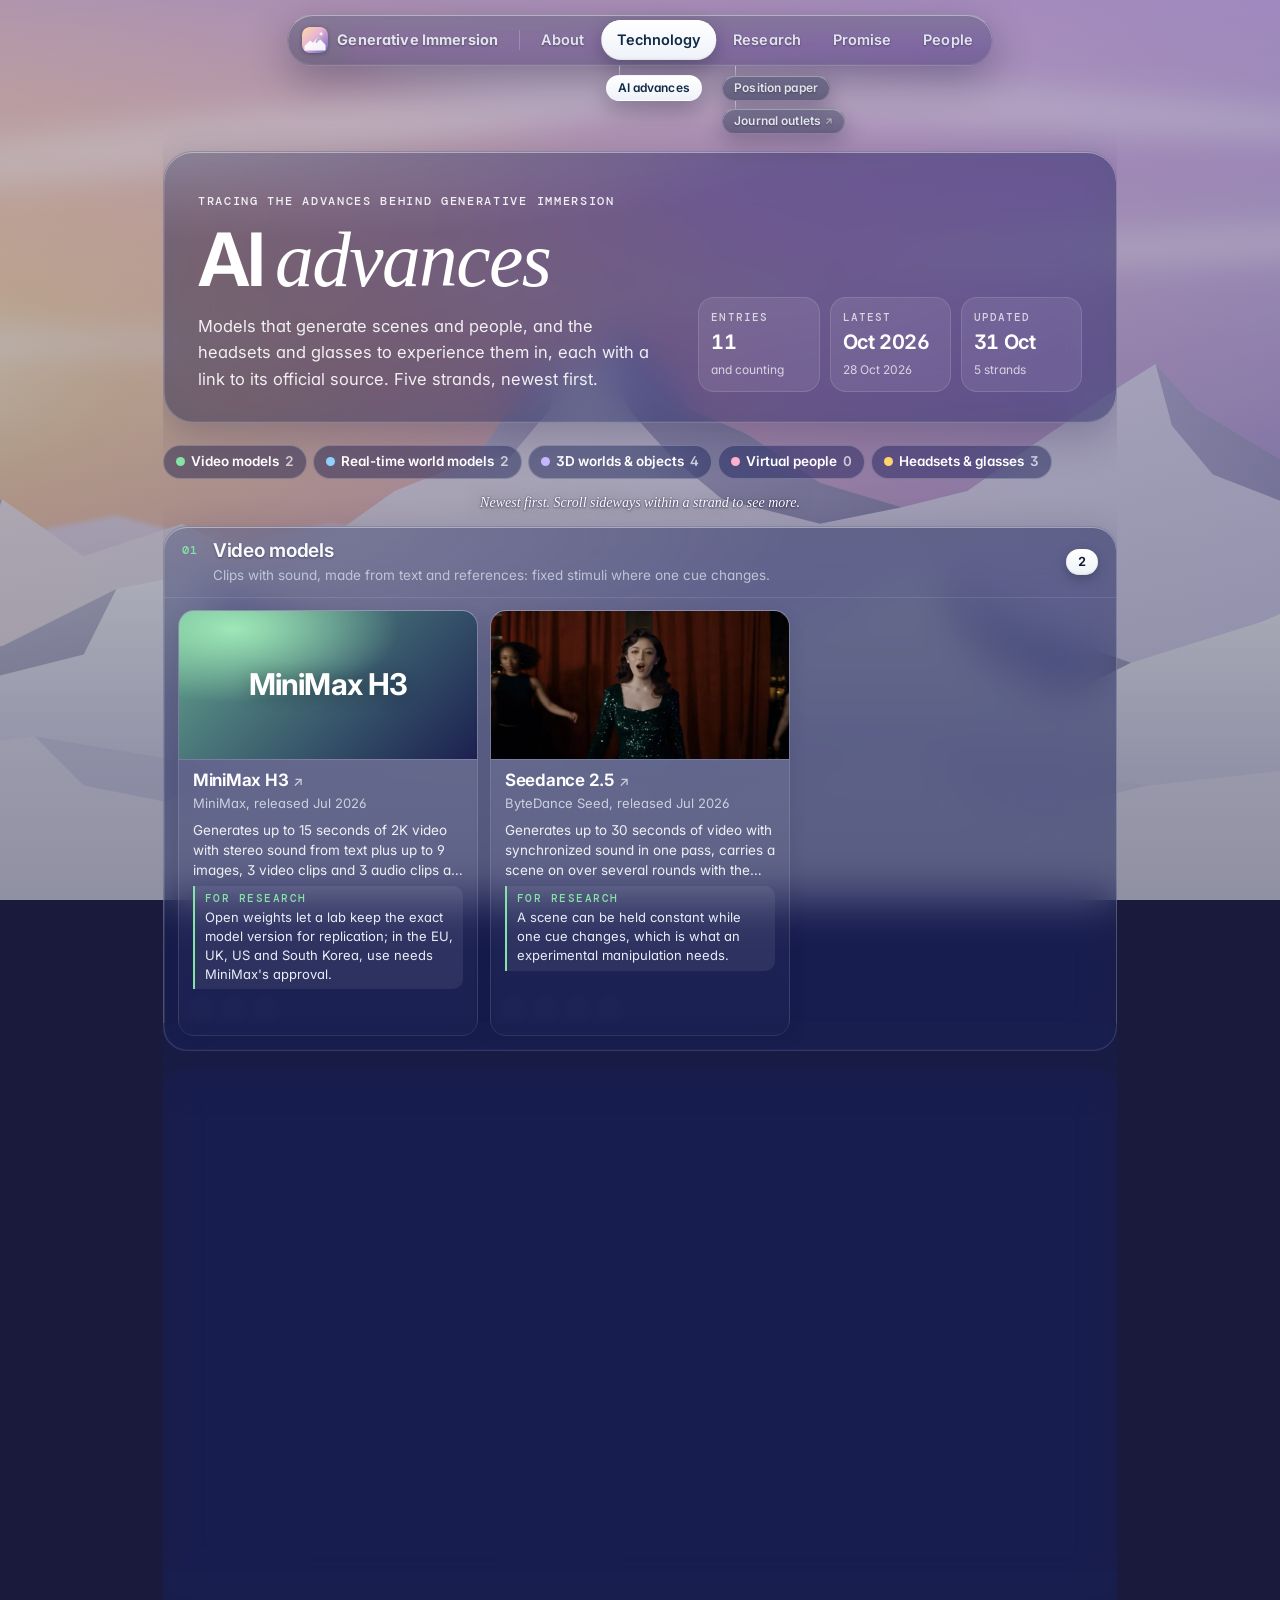
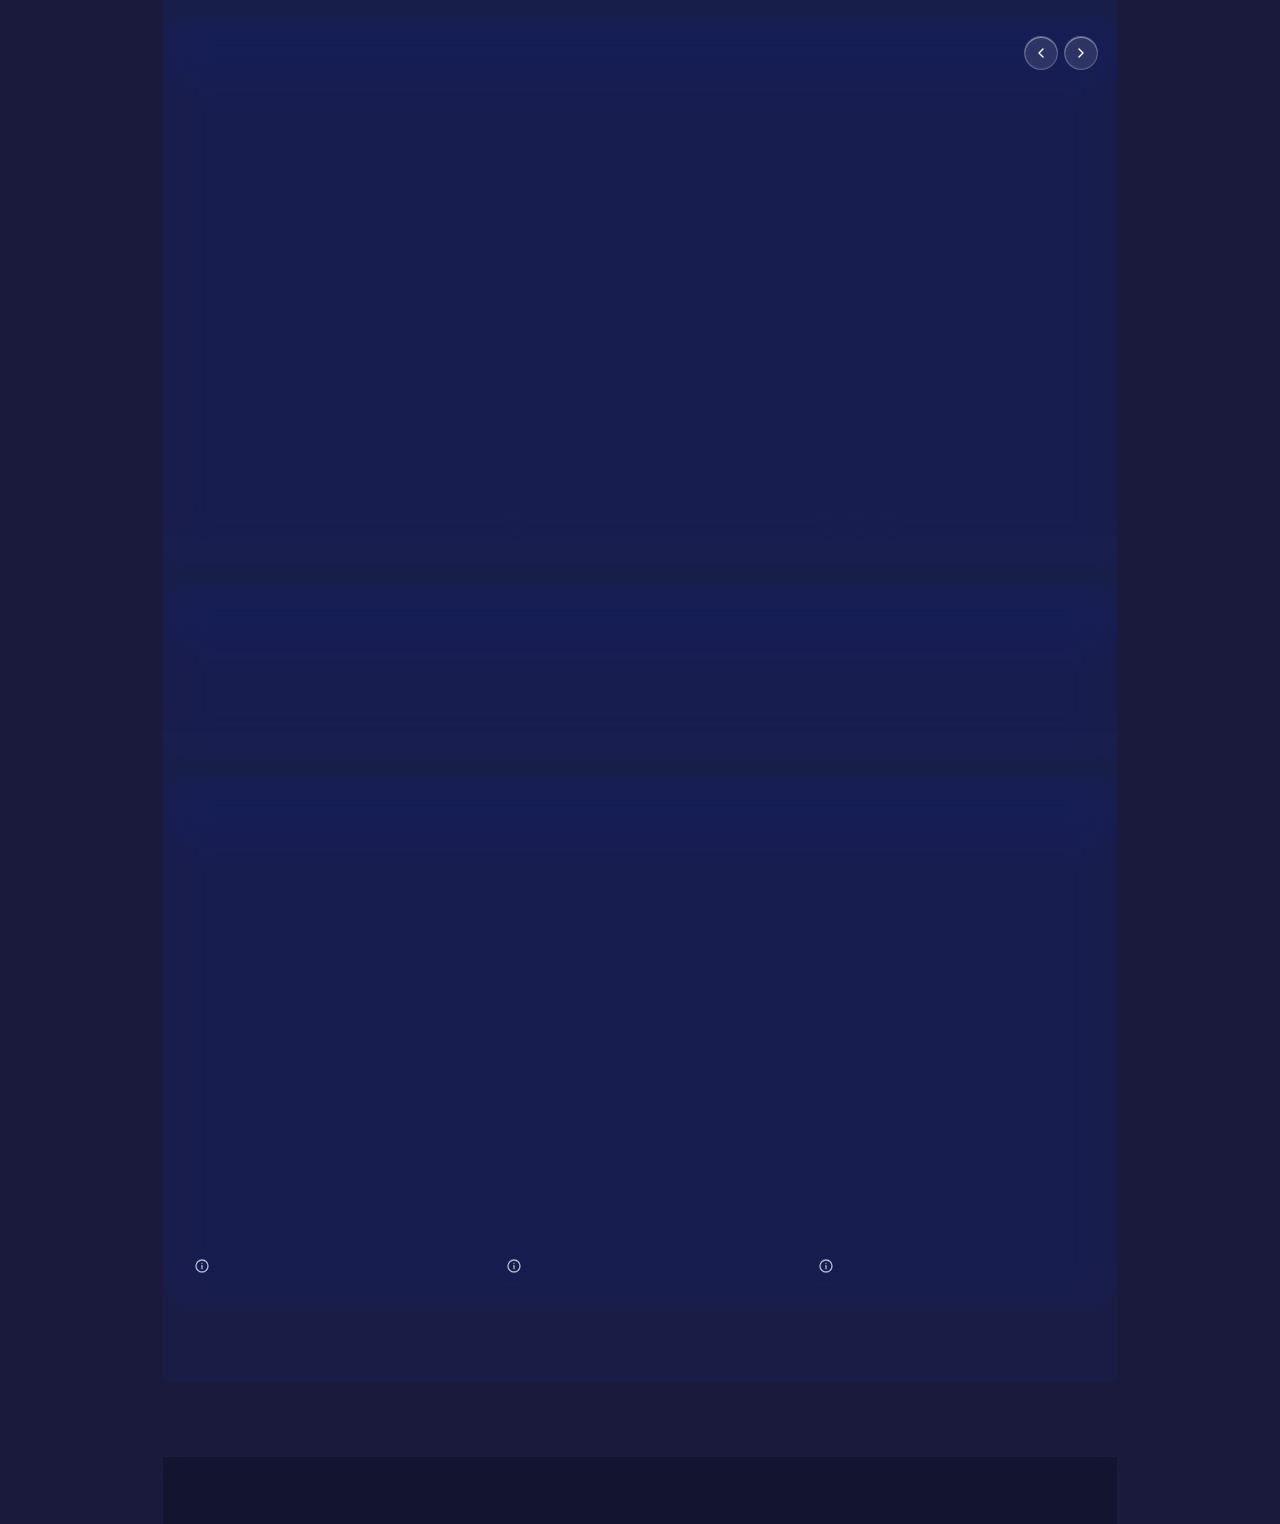
==== commit 23e5bc6c: "Hero line: 'genius' hangs at the upper left of Ranran's name Co-Authored-By: Claude Opus 5.5 <norepl" ====
--- a/AI-advances/index.html
+++ b/AI-advances/index.html
@@ -20,7 +20,7 @@
   <link rel="preconnect" href="https://fonts.googleapis.com">
   <link rel="preconnect" href="https://fonts.gstatic.com" crossorigin>
   <link href="https://fonts.googleapis.com/css2?family=DM+Mono:wght@400;500&family=Inter:wght@400;500;600;650;700&display=swap" rel="stylesheet">
-  <link rel="stylesheet" href="../assets/site.css?v=21">
+  <link rel="stylesheet" href="../assets/site.css?v=22">
 </head>
 <body class="adv-page">
   <a class="skip" href="#main">Skip to content</a>
--- a/assets/site.css
+++ b/assets/site.css
@@ -336,9 +336,9 @@
 .hero-actions { display: flex; flex-wrap: wrap; align-items: center; gap: 14px 22px; margin-top: 30px; }
 .hero-meta { margin: 28px 0 0; font: 500 12.5px/1.6 var(--mono); letter-spacing: .06em; color: var(--ink-2); text-wrap: balance; }
 .hero-meta .nobr { white-space: nowrap; }
-/* "genius" hangs above the end of Ranran's name, in the purple mono of the strand number 03 */
+/* "genius" hangs at the upper left of Ranran's name, in the purple mono of the strand number 03 */
 .hero-meta .pin { position: relative; }
-.hero-meta .genius { position: absolute; right: 0; bottom: 96%; white-space: nowrap; font: 500 10px/1 var(--mono); letter-spacing: .12em; color: var(--s3); text-shadow: 0 1px 8px rgba(30, 20, 80, .55); }
+.hero-meta .genius { position: absolute; left: 0; bottom: 96%; white-space: nowrap; font: 500 10px/1 var(--mono); letter-spacing: .12em; color: var(--s3); text-shadow: 0 1px 8px rgba(30, 20, 80, .55); }
 .hero-meta a { color: #fff; }
 
 .define { border-radius: 28px; padding: 8px 26px; }
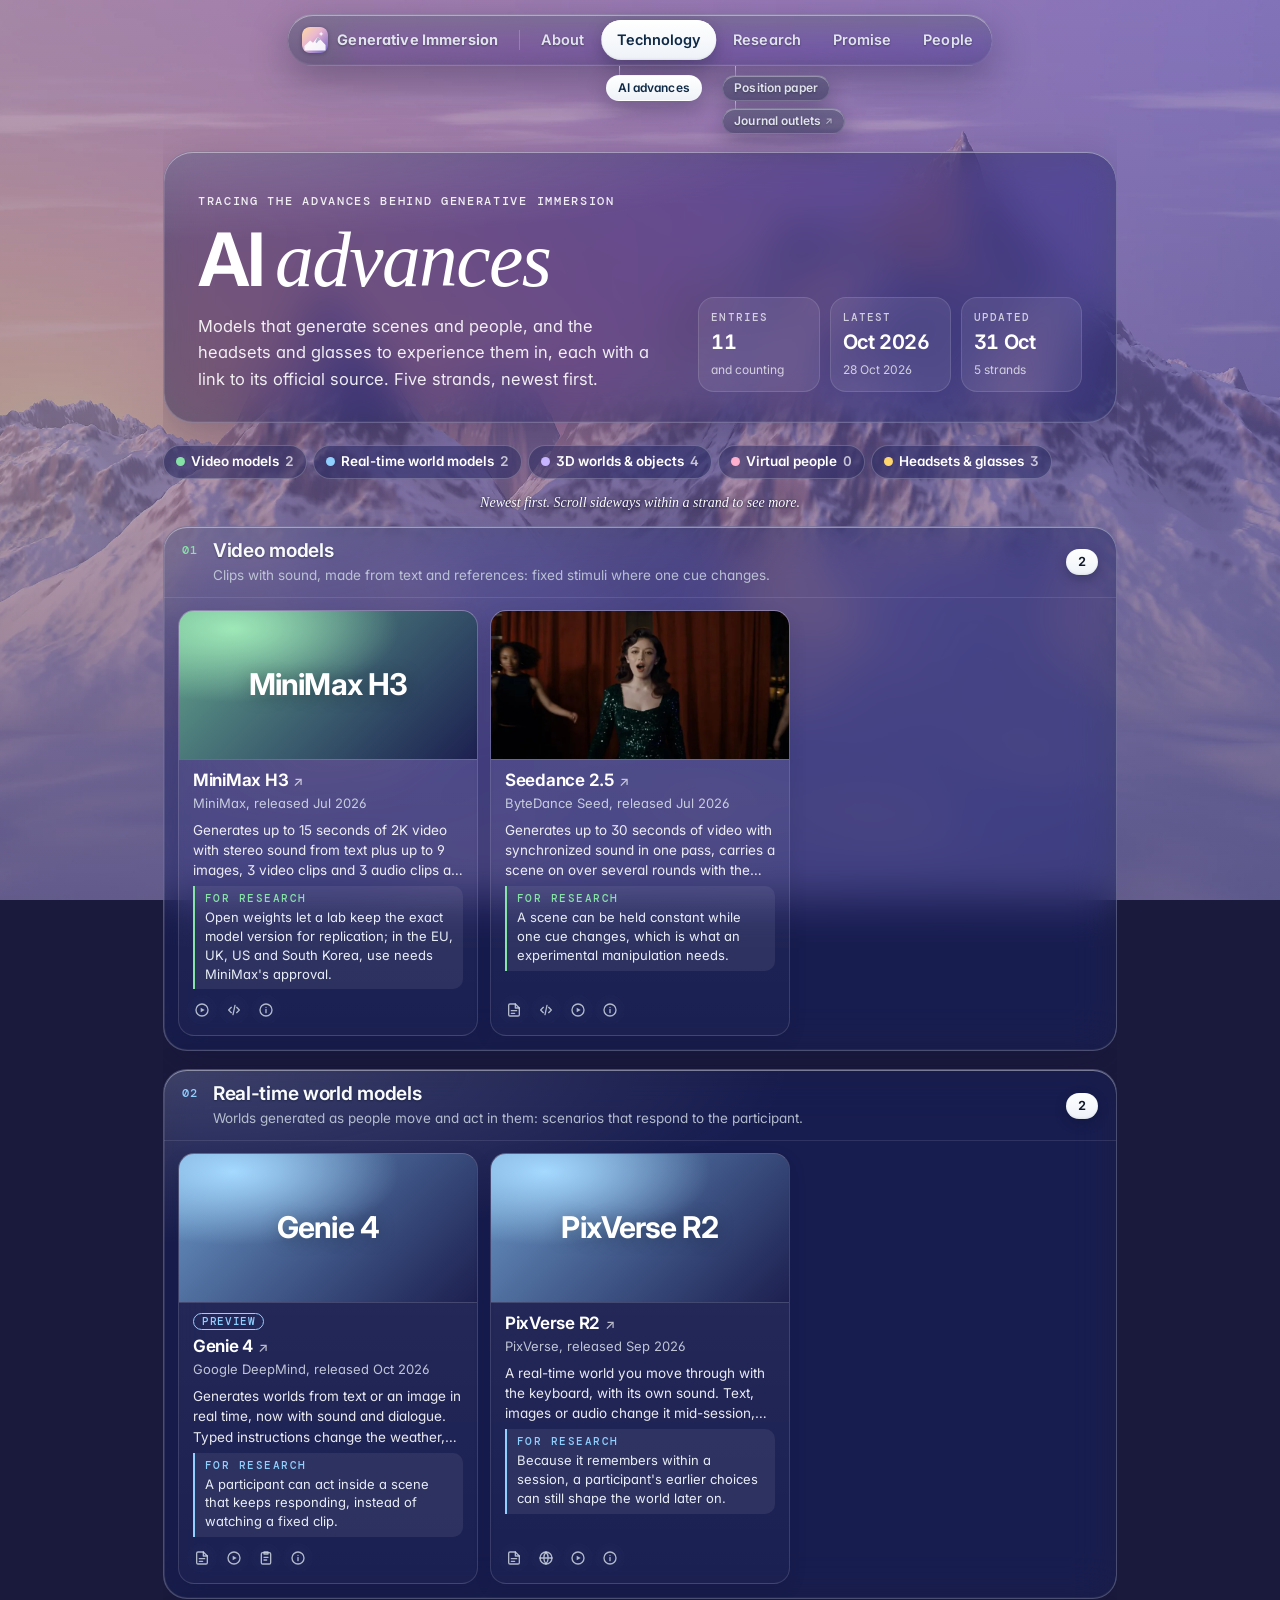
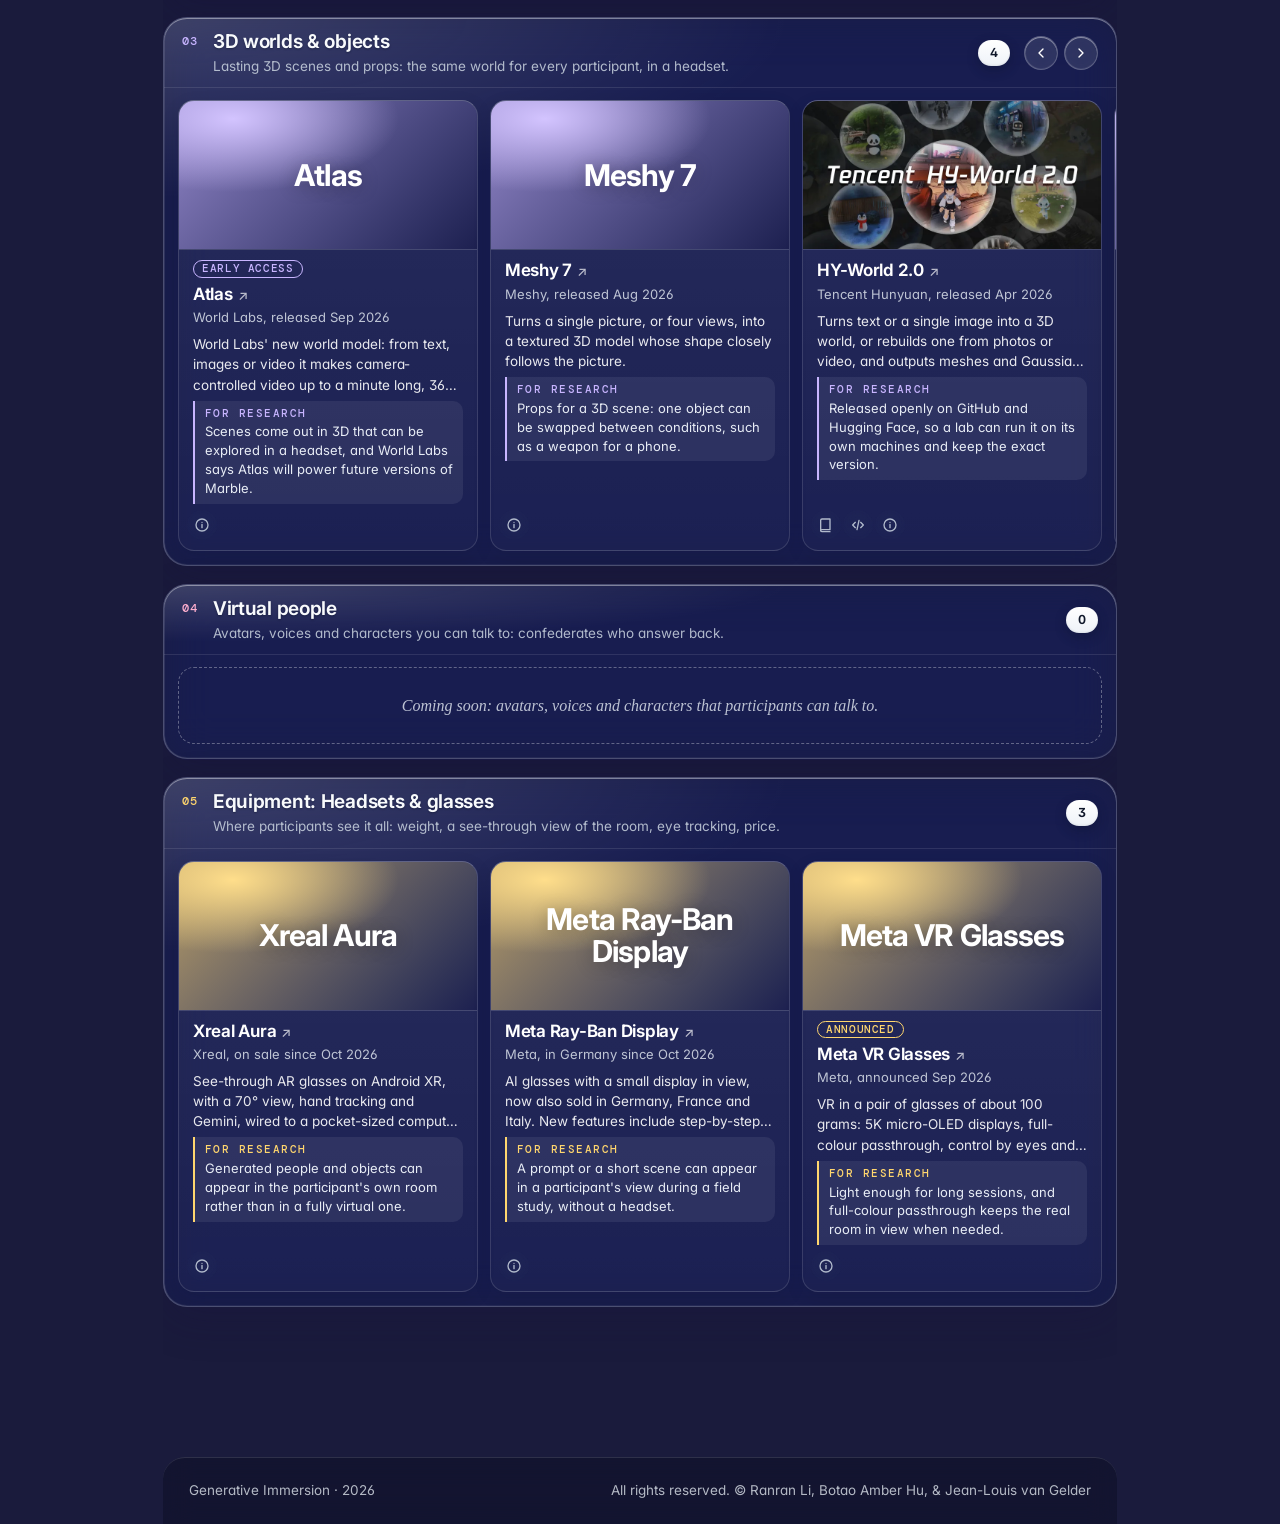
==== commit 6ad0b980: "Background: Last light, snow peaks rendered in 3D, with the same peaks by moonlight at night assets/" ====
--- a/AI-advances/index.html
+++ b/AI-advances/index.html
@@ -20,7 +20,7 @@
   <link rel="preconnect" href="https://fonts.googleapis.com">
   <link rel="preconnect" href="https://fonts.gstatic.com" crossorigin>
   <link href="https://fonts.googleapis.com/css2?family=DM+Mono:wght@400;500&family=Inter:wght@400;500;600;650;700&display=swap" rel="stylesheet">
-  <link rel="stylesheet" href="../assets/site.css?v=22">
+  <link rel="stylesheet" href="../assets/site.css?v=23">
 </head>
 <body class="adv-page">
   <a class="skip" href="#main">Skip to content</a>
--- a/assets/site.css
+++ b/assets/site.css
@@ -76,9 +76,11 @@
 .sky { position: fixed; inset: 0; z-index: -1; overflow: hidden; pointer-events: none; }
 .sky div, .sky canvas { position: absolute; inset: 0; width: 100%; height: 100%; }
 .sky-day, .sky-peaks-night {
-  background-size: cover; background-position: center bottom; background-repeat: no-repeat;
-}
-.sky-day { background-color: #e7b9cc; background-image: url("peaks.svg"); }
+  /* 72% keeps the main summit in view on narrow screens */
+  background-size: cover; background-position: 72% 100%; background-repeat: no-repeat;
+}
+/* "Last light": snow peaks rendered in 3D, only the summits catch the last pink sun (chosen 1 Nov 2026) */
+.sky-day { background-color: #c9b3e0; background-image: url("sky-day.webp"); }
 .sky-night { opacity: var(--night); }
 .sky-night-air {
   background:
@@ -94,7 +96,7 @@
 .sky-night-air i:nth-child(2) { width: 40vw; height: 40vw; right: -12vw; top: 14vh; background: #6366f1; opacity: .24; animation-duration: 52s; }
 .sky-night-air i:nth-child(3) { width: 34vw; height: 34vw; left: 26vw; top: 40vh; background: #c084fc; opacity: .14; animation-duration: 60s; }
 @keyframes drift { to { transform: translate(8vw, 10vh) scale(1.12); } }
-.sky-peaks-night { background-image: url("peaks-night.svg"); }
+.sky-peaks-night { background-image: url("peaks-night.webp"); }   /* the same peaks by moonlight, sky transparent */
 .sky-veil {
   /* the launch pad's veil: a little depth so white type holds on the pastel sky */
   background: linear-gradient(180deg, rgba(30, 20, 70, .22), rgba(14, 18, 50, .36) 70%, rgba(14, 18, 50, .44));
@@ -325,7 +327,7 @@
   background: radial-gradient(closest-side, rgba(28, 18, 72, .5), rgba(28, 18, 72, .34) 55%, transparent);
   filter: blur(6px);
 }
-.hero-copy::before { inset: -12% -20% -30% -24%; background: radial-gradient(closest-side, rgba(28, 18, 72, .52), rgba(28, 18, 72, .4) 62%, transparent); }
+.hero-copy::before { inset: -26% -20% -30% -24%; background: radial-gradient(closest-side, rgba(28, 18, 72, .54), rgba(28, 18, 72, .42) 62%, transparent); }
 .hero-title {
   margin: 18px 0 26px; font: 650 clamp(3.5rem, 8.8vw, 7.8rem)/.93 var(--sans); letter-spacing: -.05em;
 }
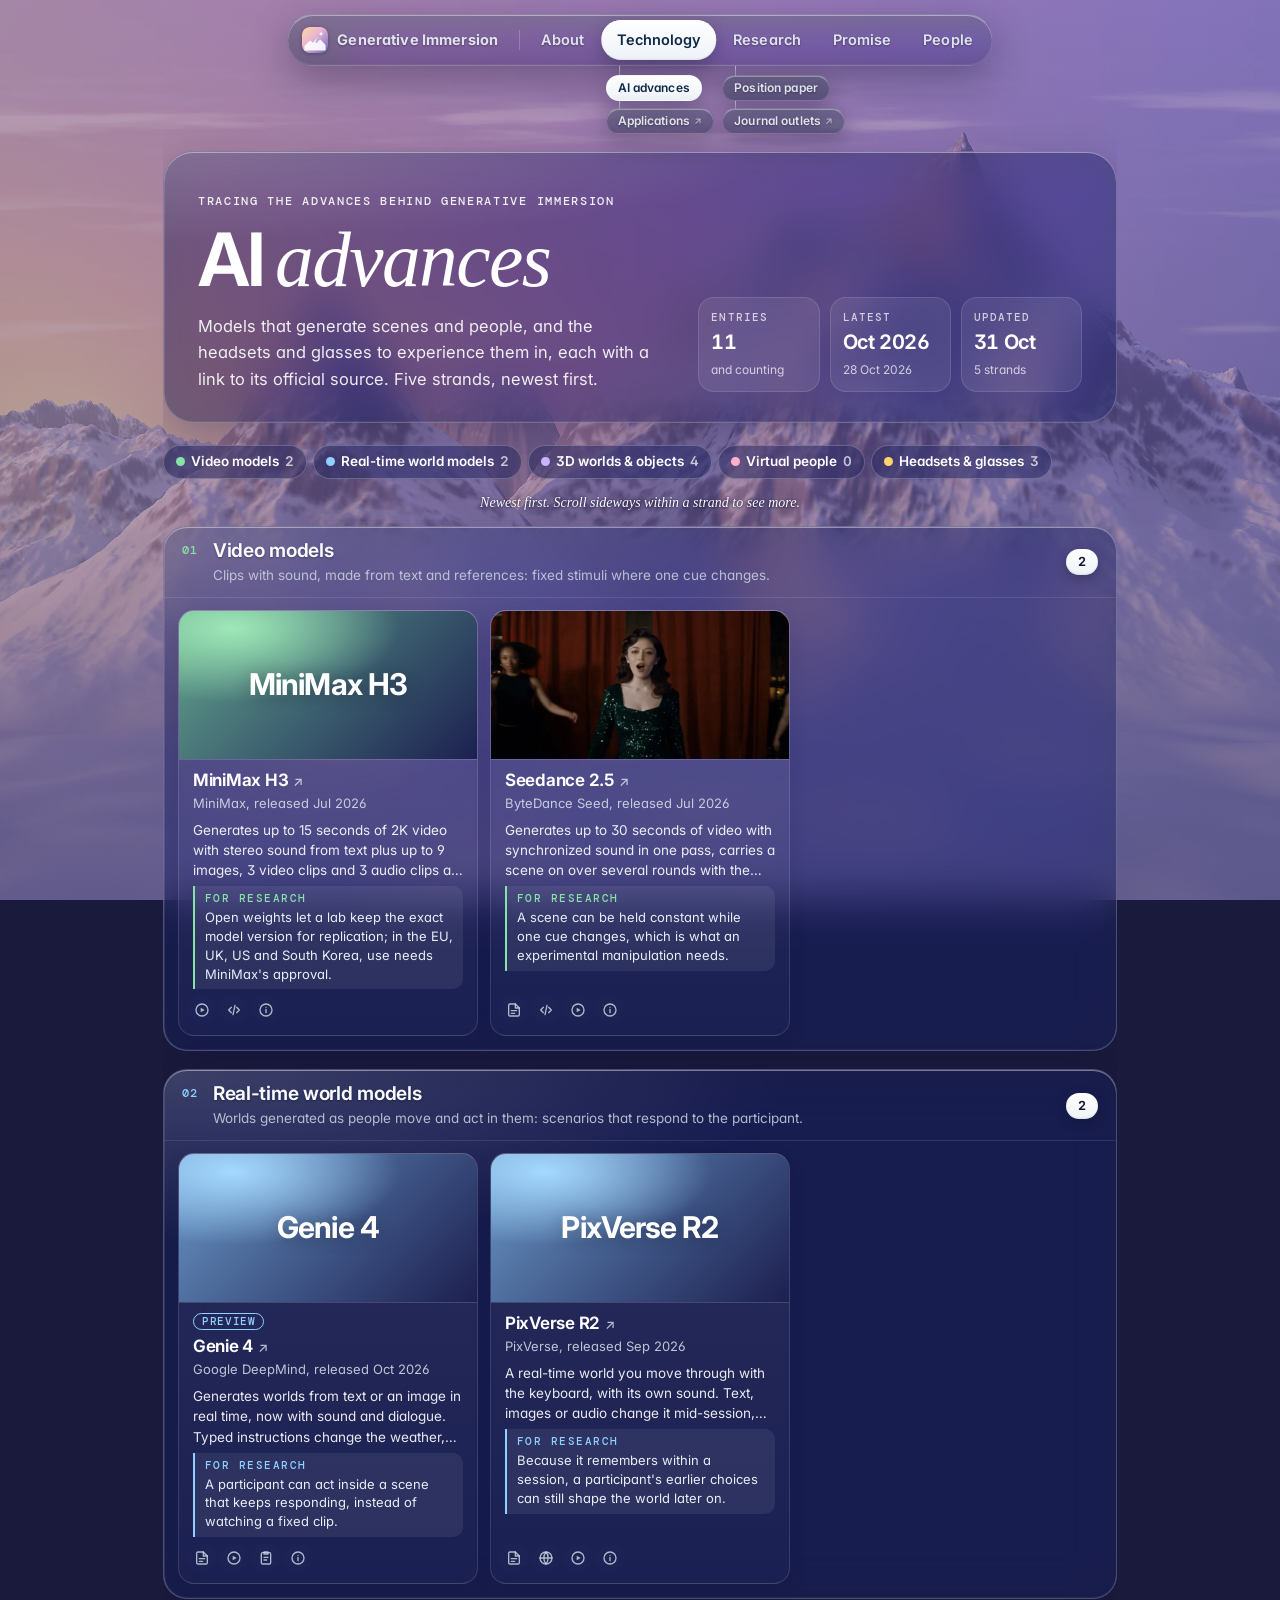
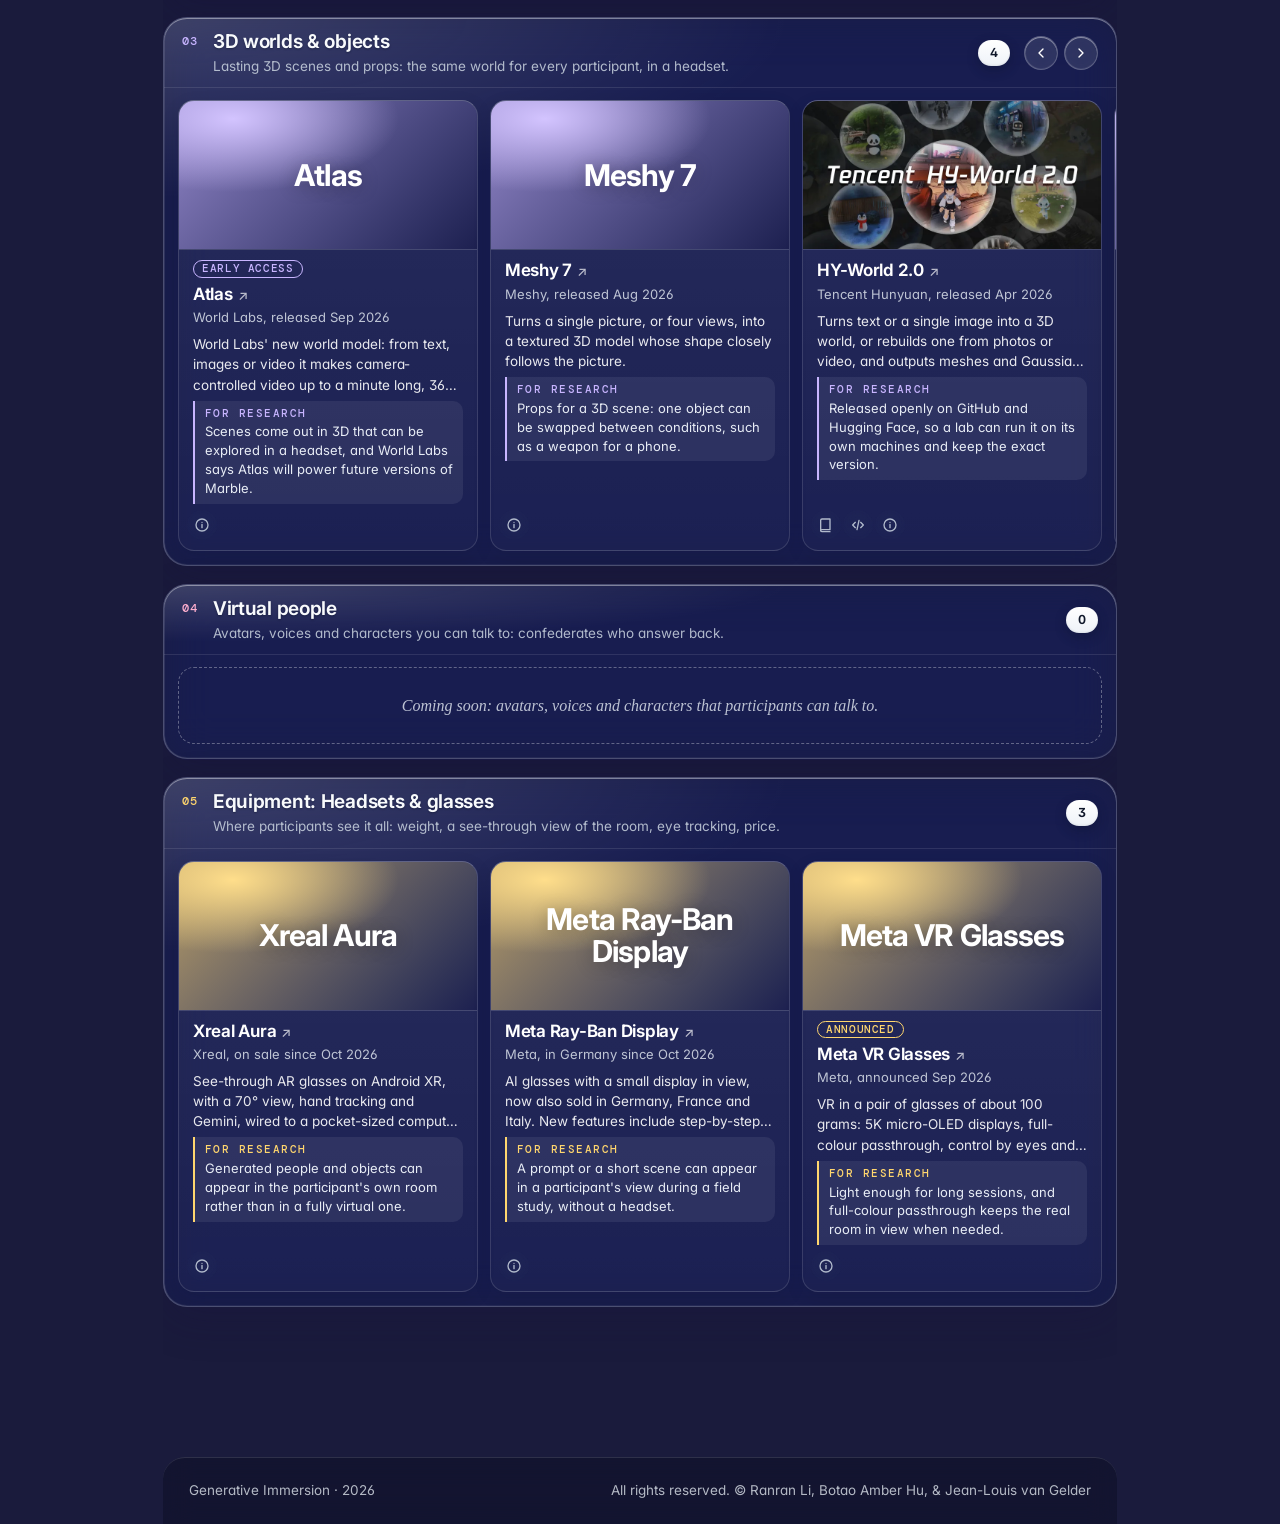
==== commit 99cc66fe: "Nav: Applications hangs beneath AI advances under Technology; lock page wording "Applications ↗" lin" ====
--- a/AI-advances/index.html
+++ b/AI-advances/index.html
@@ -20,7 +20,7 @@
   <link rel="preconnect" href="https://fonts.googleapis.com">
   <link rel="preconnect" href="https://fonts.gstatic.com" crossorigin>
   <link href="https://fonts.googleapis.com/css2?family=DM+Mono:wght@400;500&family=Inter:wght@400;500;600;650;700&display=swap" rel="stylesheet">
-  <link rel="stylesheet" href="../assets/site.css?v=23">
+  <link rel="stylesheet" href="../assets/site.css?v=24">
 </head>
 <body class="adv-page">
   <a class="skip" href="#main">Skip to content</a>
@@ -49,6 +49,7 @@
           <a class="nav-item" href="../#technology">Technology</a>
           <div class="nav-sub">
             <a class="nav-subitem" href="./" aria-current="page">AI advances</a>
+            <a class="nav-subitem" href="https://generative.reality.design/#view=creators">Applications<span class="nav-ext" aria-hidden="true">&#8599;</span></a>
           </div>
         </div>
         <div class="nav-group">
--- a/assets/site.css
+++ b/assets/site.css
@@ -120,11 +120,11 @@
 }
 .glass > * { position: relative; }
 
-/* the clearer glass of the ranranli.net contact card */
+/* the clearer glass of the ranranli.net contact card, made clearer still so the moonlit peaks show through */
 .glass-clear {
   position: relative;
-  background: linear-gradient(180deg, rgba(255, 255, 255, .075), rgba(255, 255, 255, .02));
-  -webkit-backdrop-filter: blur(12px) saturate(145%); backdrop-filter: blur(12px) saturate(145%);
+  background: linear-gradient(180deg, rgba(255, 255, 255, .05), rgba(255, 255, 255, .01));
+  -webkit-backdrop-filter: blur(6px) saturate(130%); backdrop-filter: blur(6px) saturate(130%);
   border: 1px solid rgba(255, 255, 255, .08);
   border-top-color: rgba(255, 255, 255, .16);
   box-shadow: inset 0 1px 0 rgba(255, 255, 255, .18), 0 14px 36px rgba(5, 10, 25, .2);
@@ -188,7 +188,7 @@
 .nav-sep { flex: 0 0 1px; align-self: center; height: 20px; margin: 0 4px; background: rgba(255, 255, 255, .2); position: relative; z-index: 1; }
 .nav-item:focus-visible { outline: 2px solid #fff; outline-offset: -3px; }
 
-/* Small links hanging beneath Technology (AI advances) and Research (Position paper, Journal outlets).
+/* Small links hanging beneath Technology (AI advances, Applications) and Research (Position paper, Journal outlets).
    On wider screens they hang below the capsule as little glass tags on a thread;
    on phones, where the capsule scrolls sideways, they sit in the row after their section. */
 .nav-group { position: relative; display: flex; align-items: center; flex: 0 0 auto; }
@@ -508,20 +508,28 @@
 /* --------------------------------------------------------------------------
    04 Promise: an indexed ledger rather than a grid of cards
    -------------------------------------------------------------------------- */
-.ledger { display: grid; grid-template-columns: repeat(2, minmax(0, 1fr)); border-radius: 30px; overflow: hidden; }
+/* the ledger and the caveat keep to the width of the research cards (85%, centred); their glass is a little clearer than elsewhere */
+.ledger {
+  display: grid; grid-template-columns: repeat(2, minmax(0, 1fr)); width: 85%; margin-inline: auto; border-radius: 30px; overflow: hidden;
+  background: rgba(26, 34, 82, .33);
+  -webkit-backdrop-filter: blur(14px) saturate(160%); backdrop-filter: blur(14px) saturate(160%);
+  text-shadow: 0 1px 10px rgba(20, 14, 60, .35);   /* keeps the type crisp on the clearer glass */
+}
+.ledger::before { opacity: .4; }   /* less milky sheen at the upper left */
 .ledger-item { display: grid; grid-template-columns: 3rem minmax(0, 1fr); align-content: start; gap: 0 12px; padding: 30px 34px 32px; border-top: 1px solid var(--line-2); }
 .ledger-item:nth-child(-n + 2) { border-top: 0; }
 .ledger-item:nth-child(odd) { border-right: 1px solid var(--line-2); }
 .ledger-num { font: 500 13px/1.9 var(--mono); letter-spacing: .1em; color: var(--accent-strong); }
 .ledger-item h3 { margin: 0; font: 650 clamp(20px, 1.9vw, 24px)/1.2 var(--sans); letter-spacing: -.02em; }
 .ledger-item p { grid-column: 2; margin: 8px 0 0; color: var(--ink-2); font-size: 16px; line-height: 1.6; max-width: 32rem; }
-.ledger-item .eg { display: block; margin-top: 10px; font: italic 15.5px/1.5 var(--serif); color: rgba(255, 255, 255, .8); }
+.ledger-item .eg { display: block; margin-top: 10px; font: italic 15.5px/1.5 var(--serif); color: rgba(255, 255, 255, .86); }
 
 .caveat {
   display: grid; grid-template-columns: minmax(0, .8fr) minmax(0, 1.4fr); gap: 18px 40px;
-  margin-top: 22px; padding: 28px 34px; border-radius: 24px;
-  border: 1px dashed rgba(255, 255, 255, .42); background: rgba(16, 18, 54, .3);
-  -webkit-backdrop-filter: blur(16px); backdrop-filter: blur(16px);
+  width: 85%; margin: 22px auto 0; padding: 28px 34px; border-radius: 24px;
+  border: 1px dashed rgba(255, 255, 255, .42); background: rgba(16, 18, 54, .24);
+  -webkit-backdrop-filter: blur(10px); backdrop-filter: blur(10px);
+  text-shadow: 0 1px 10px rgba(20, 14, 60, .35);
 }
 .caveat h3 { margin: 6px 0 0; font: italic 400 26px/1.2 var(--serif); }
 .caveat p { margin: 0; color: var(--ink-2); }
@@ -716,6 +724,7 @@
 }
 @media (max-width: 860px) {
   .project { grid-template-columns: 1fr; width: 100%; }
+  .ledger, .caveat { width: 100%; }
   .project-fig { border-right: 0; border-bottom: 1px solid var(--line-2); }
 }
 @media (max-width: 760px) {
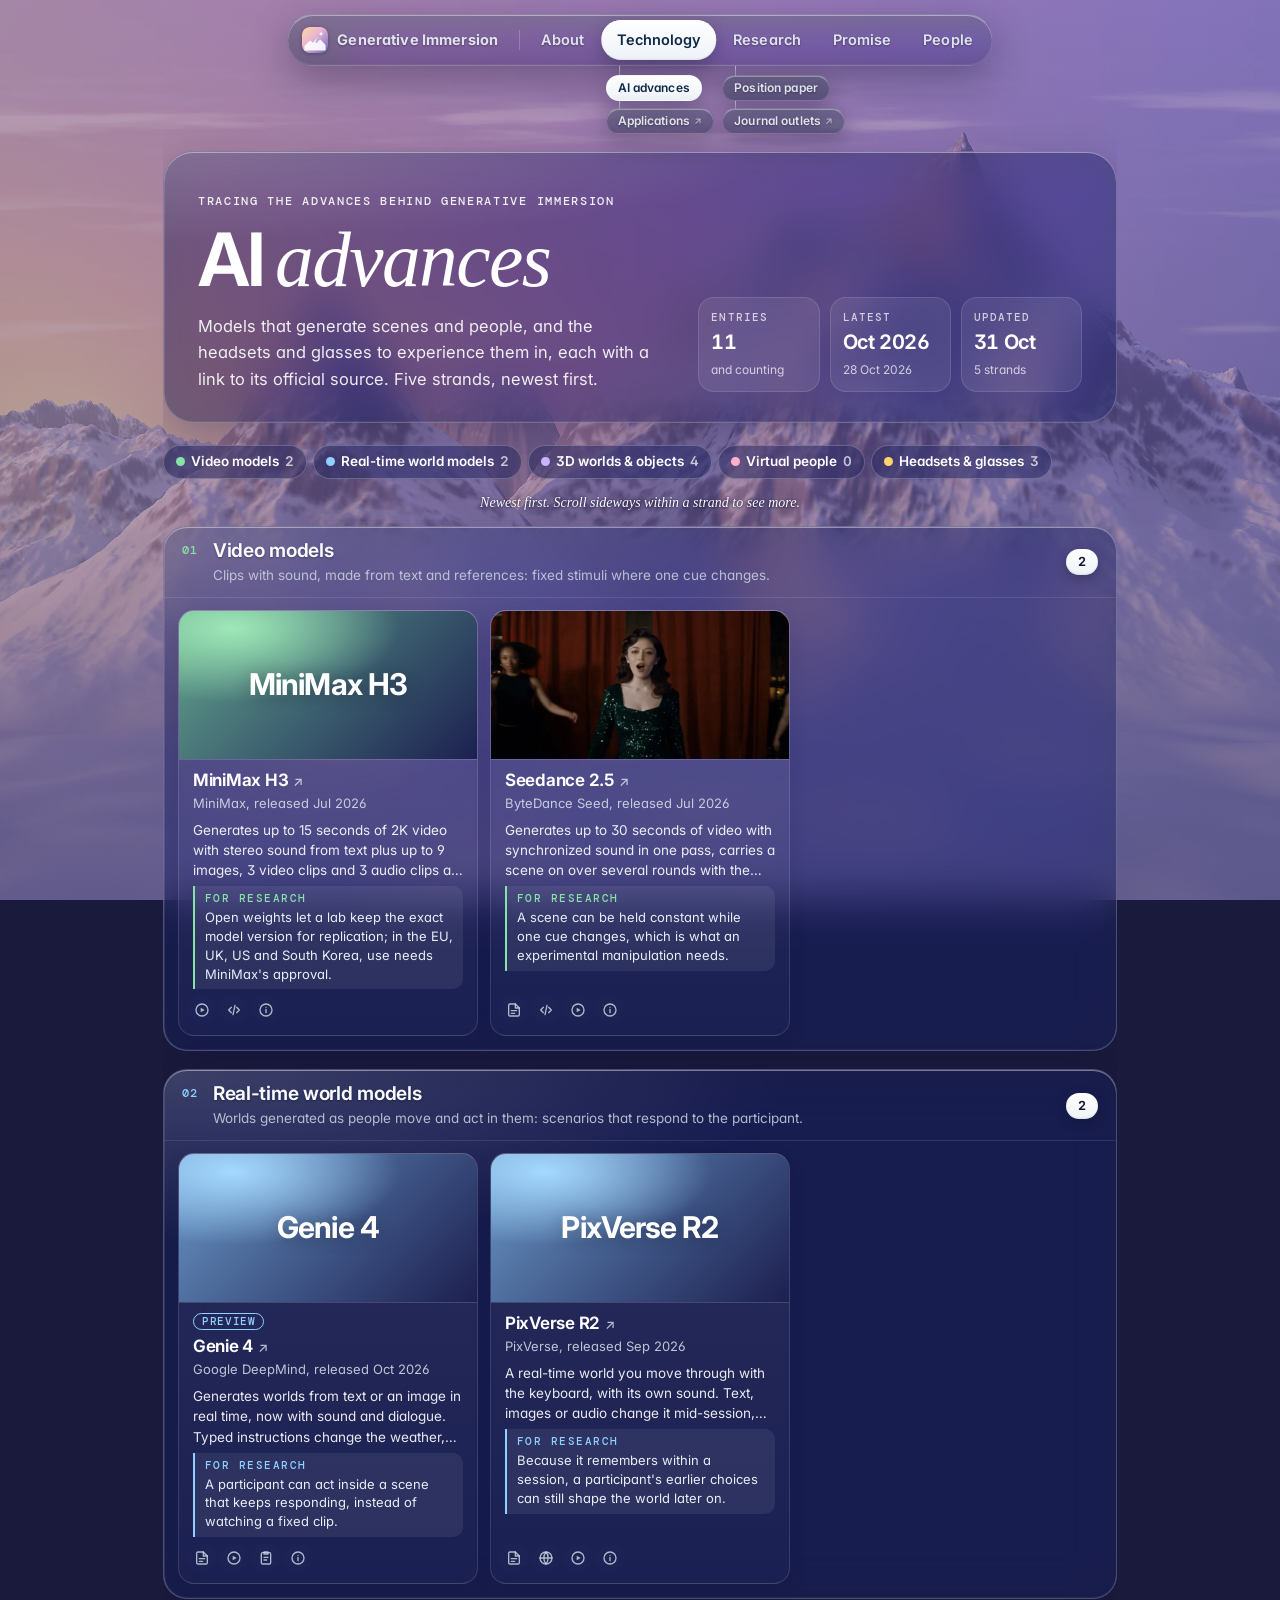
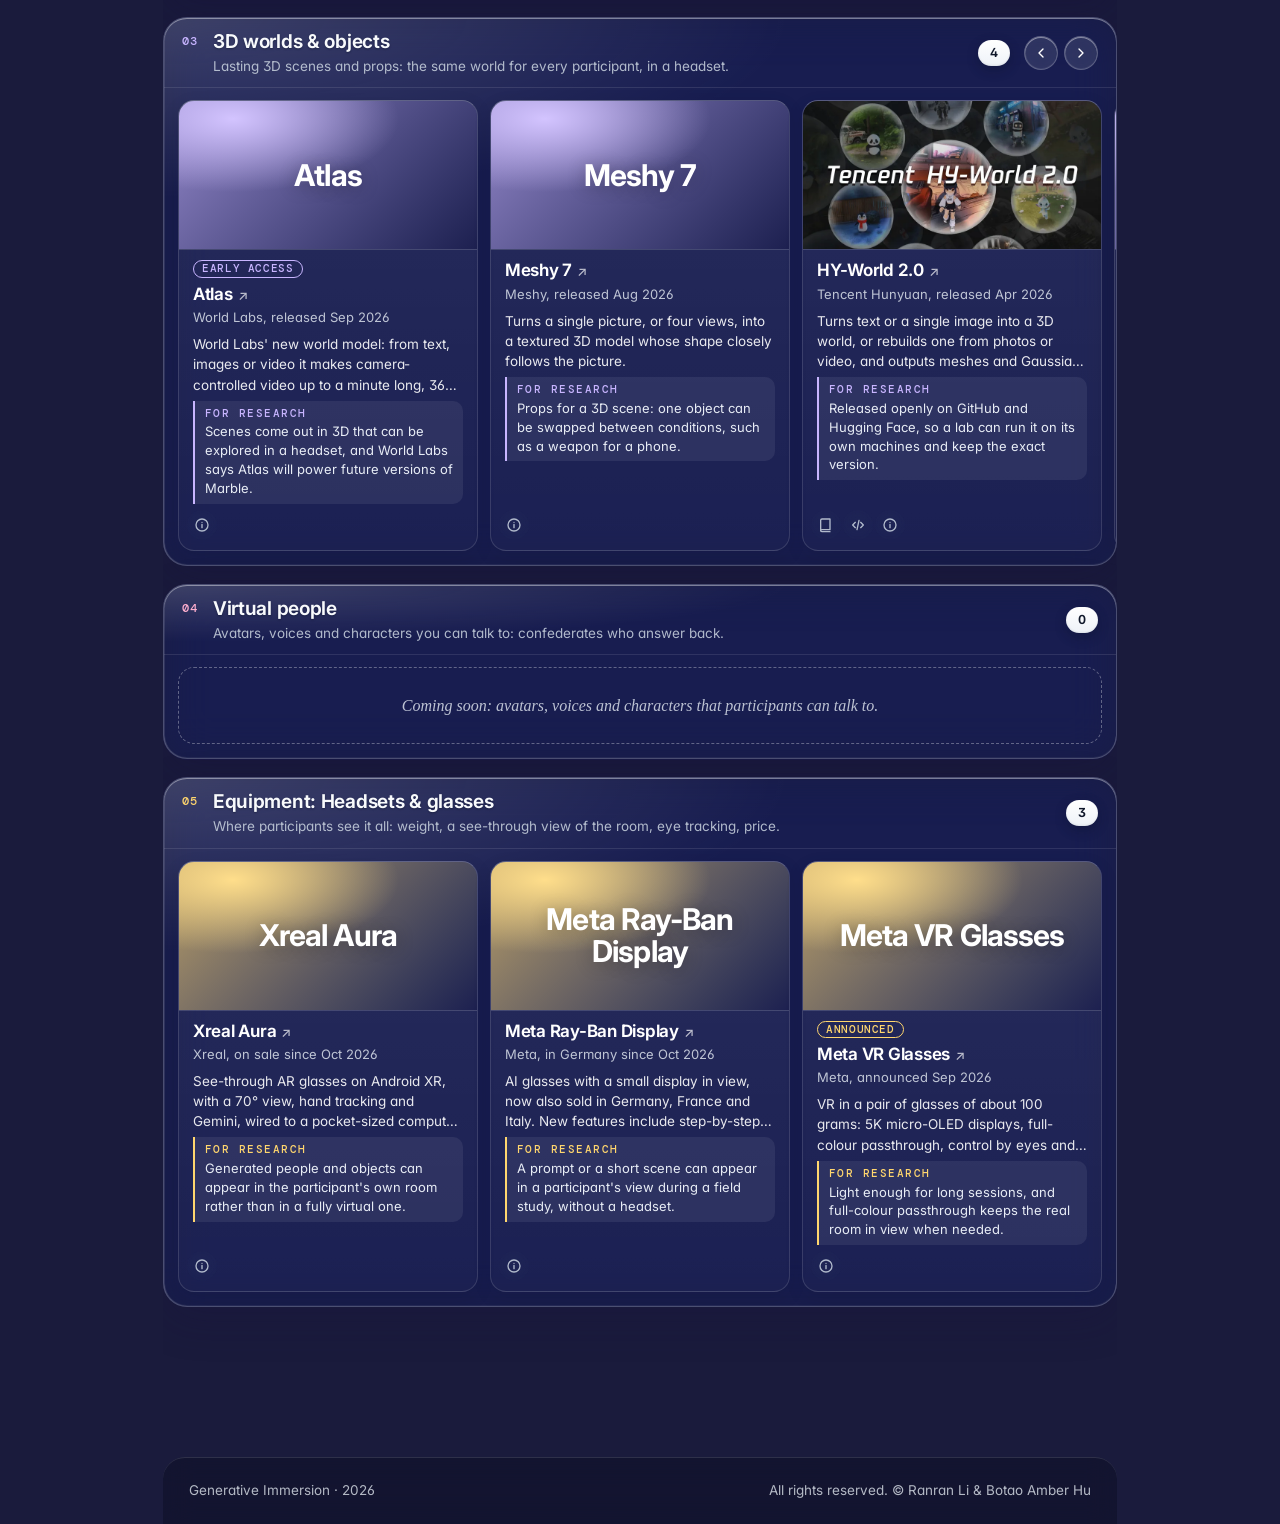
==== commit 07b7ed2a: "People: Jean-Louis van Gelder moves back to the collaborators; footer names Ranran and Botao Promote" ====
--- a/AI-advances/index.html
+++ b/AI-advances/index.html
@@ -20,7 +20,7 @@
   <link rel="preconnect" href="https://fonts.googleapis.com">
   <link rel="preconnect" href="https://fonts.gstatic.com" crossorigin>
   <link href="https://fonts.googleapis.com/css2?family=DM+Mono:wght@400;500&family=Inter:wght@400;500;600;650;700&display=swap" rel="stylesheet">
-  <link rel="stylesheet" href="../assets/site.css?v=24">
+  <link rel="stylesheet" href="../assets/site.css?v=26">
 </head>
 <body class="adv-page">
   <a class="skip" href="#main">Skip to content</a>
@@ -86,7 +86,7 @@
 
   <footer class="foot">
     <span>Generative Immersion &middot; <span data-year>2026</span></span>
-    <span>All rights reserved. <span class="nobr">&copy; Ranran Li,</span> <span class="nobr">Botao Amber Hu,</span> <span class="nobr">&amp; Jean-Louis van Gelder</span></span>
+    <span>All rights reserved. <span class="nobr">&copy; Ranran Li &amp; Botao Amber Hu</span></span>
   </footer>
 
   <script src="../assets/site.js?v=6" defer></script>
--- a/assets/site.css
+++ b/assets/site.css
@@ -137,6 +137,16 @@
   mix-blend-mode: screen;
 }
 .glass-clear > * { position: relative; }
+
+/* sheer glass (Ranran, 1 Nov 2026) for the hero's "What we mean" panel, the perspective paper card and the
+   Promise ledger: barely tinted and lightly blurred, so the peaks show through; the backdrop is dimmed a
+   little instead of tinted, which keeps the white type at or above its old contrast */
+.glass-sheer {
+  background: rgba(26, 34, 82, .12);
+  -webkit-backdrop-filter: blur(6px) saturate(135%) brightness(.78); backdrop-filter: blur(6px) saturate(135%) brightness(.78);
+  text-shadow: 0 1px 8px rgba(20, 14, 60, .3);
+}
+.glass-sheer::before { opacity: .2; }
 
 /* --------------------------------------------------------------------------
    Navigation: floating capsule with a white thumb (as on ranranli.net)
@@ -508,14 +518,8 @@
 /* --------------------------------------------------------------------------
    04 Promise: an indexed ledger rather than a grid of cards
    -------------------------------------------------------------------------- */
-/* the ledger and the caveat keep to the width of the research cards (85%, centred); their glass is a little clearer than elsewhere */
-.ledger {
-  display: grid; grid-template-columns: repeat(2, minmax(0, 1fr)); width: 85%; margin-inline: auto; border-radius: 30px; overflow: hidden;
-  background: rgba(26, 34, 82, .33);
-  -webkit-backdrop-filter: blur(14px) saturate(160%); backdrop-filter: blur(14px) saturate(160%);
-  text-shadow: 0 1px 10px rgba(20, 14, 60, .35);   /* keeps the type crisp on the clearer glass */
-}
-.ledger::before { opacity: .4; }   /* less milky sheen at the upper left */
+/* the ledger and the caveat keep to the width of the research cards (85%, centred); the ledger is sheer glass */
+.ledger { display: grid; grid-template-columns: repeat(2, minmax(0, 1fr)); width: 85%; margin-inline: auto; border-radius: 30px; overflow: hidden; }
 .ledger-item { display: grid; grid-template-columns: 3rem minmax(0, 1fr); align-content: start; gap: 0 12px; padding: 30px 34px 32px; border-top: 1px solid var(--line-2); }
 .ledger-item:nth-child(-n + 2) { border-top: 0; }
 .ledger-item:nth-child(odd) { border-right: 1px solid var(--line-2); }
@@ -527,9 +531,9 @@
 .caveat {
   display: grid; grid-template-columns: minmax(0, .8fr) minmax(0, 1.4fr); gap: 18px 40px;
   width: 85%; margin: 22px auto 0; padding: 28px 34px; border-radius: 24px;
-  border: 1px dashed rgba(255, 255, 255, .42); background: rgba(16, 18, 54, .24);
-  -webkit-backdrop-filter: blur(10px); backdrop-filter: blur(10px);
-  text-shadow: 0 1px 10px rgba(20, 14, 60, .35);
+  border: 1px dashed rgba(255, 255, 255, .42); background: rgba(16, 18, 54, .08);
+  -webkit-backdrop-filter: blur(4px) brightness(.85); backdrop-filter: blur(4px) brightness(.85);
+  text-shadow: 0 1px 8px rgba(20, 14, 60, .3);
 }
 .caveat h3 { margin: 6px 0 0; font: italic 400 26px/1.2 var(--serif); }
 .caveat p { margin: 0; color: var(--ink-2); }
@@ -543,7 +547,7 @@
 /* --------------------------------------------------------------------------
    05 People & connect: the homepage's contact glass
    -------------------------------------------------------------------------- */
-.promoters { display: grid; grid-template-columns: repeat(3, minmax(0, 1fr)); gap: 22px; }
+.promoters { display: grid; grid-template-columns: repeat(2, minmax(0, 1fr)); gap: 22px; }
 .contact { display: flex; flex-direction: column; border-radius: 22px; padding: 20px 22px 18px; }
 .contact-name { margin: 0; font: 650 20px/1.3 var(--sans); letter-spacing: -.012em; }
 /* card order: name, e-mail, role line(s) "… @Institution", motto (Ranran), web links at the bottom */
@@ -718,9 +722,6 @@
   .collabs { grid-template-columns: repeat(2, minmax(0, 1fr)); }
   .adv-hero { grid-template-columns: 1fr; }
   .board-wrap { --col: min(36rem, 72vw); }
-}
-@media (max-width: 940px) {
-  .promoters { grid-template-columns: 1fr; }   /* three cards side by side need about 290px each */
 }
 @media (max-width: 860px) {
   .project { grid-template-columns: 1fr; width: 100%; }
